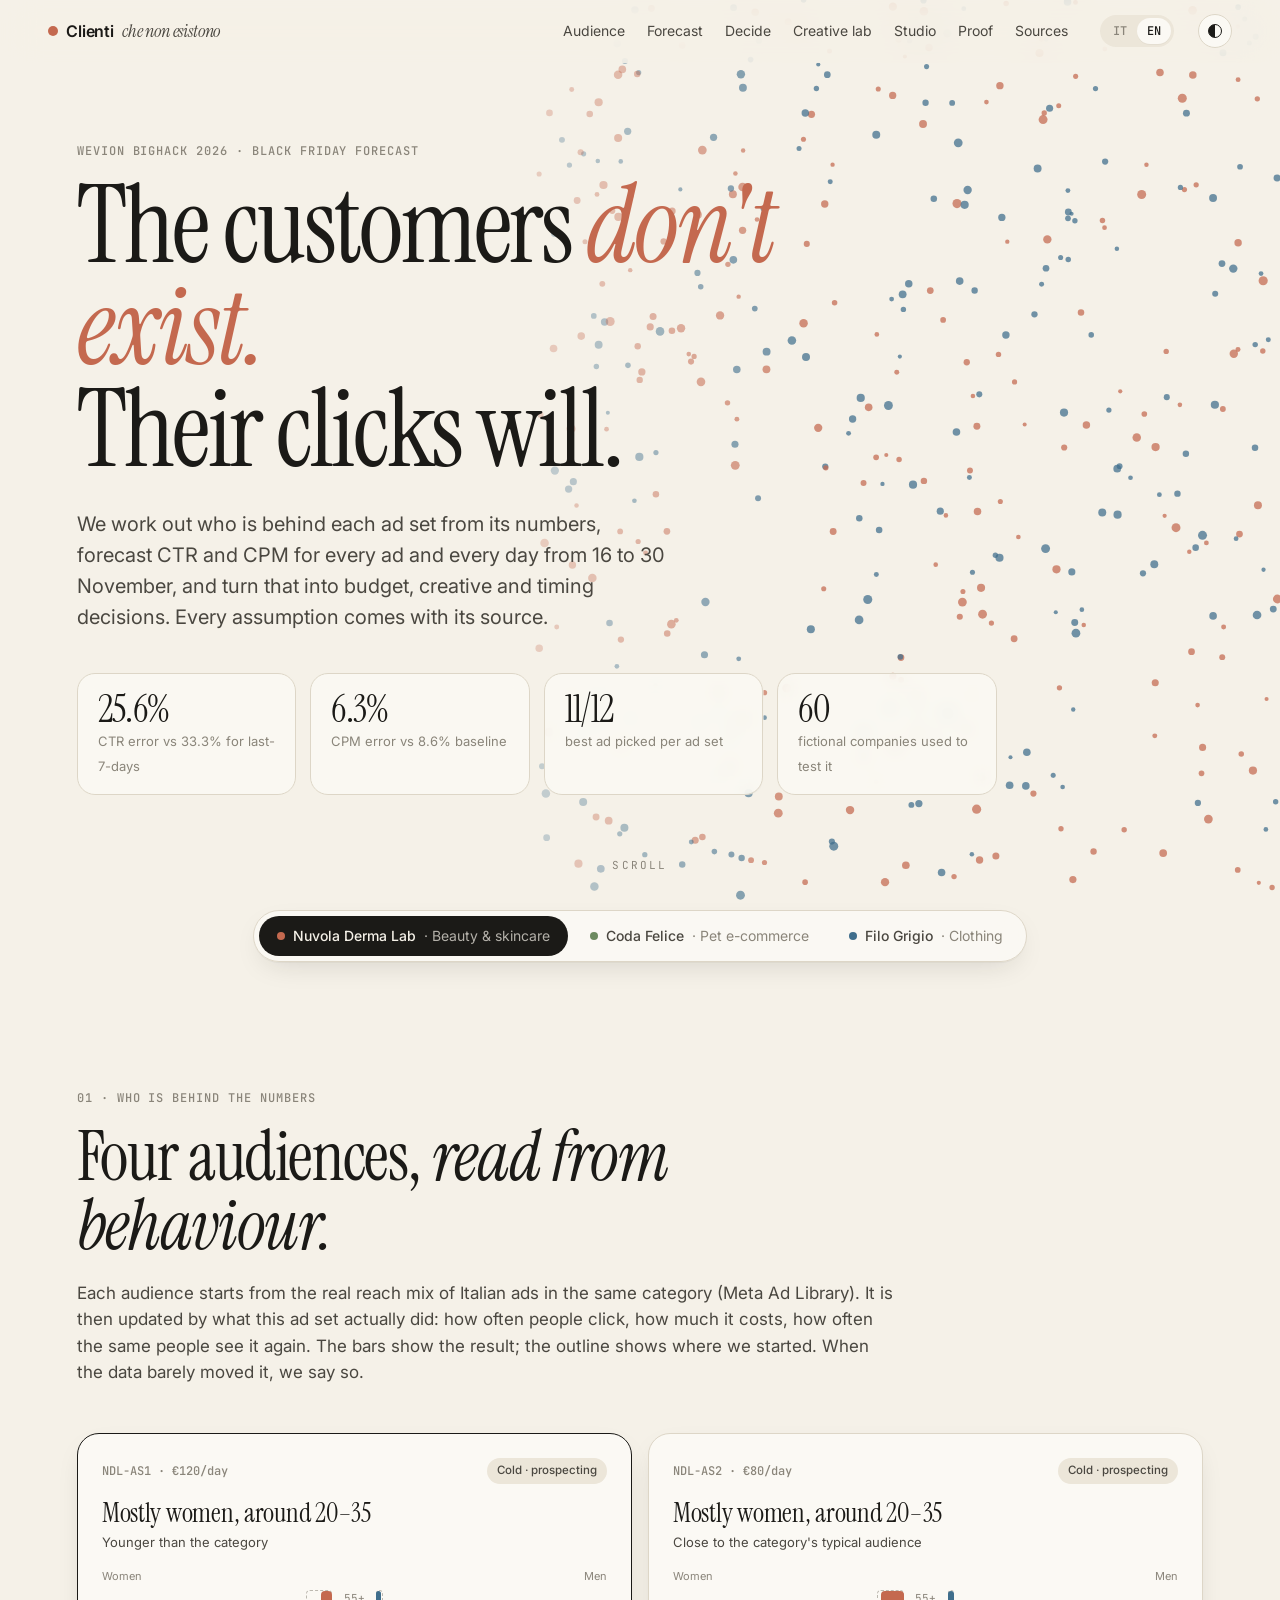
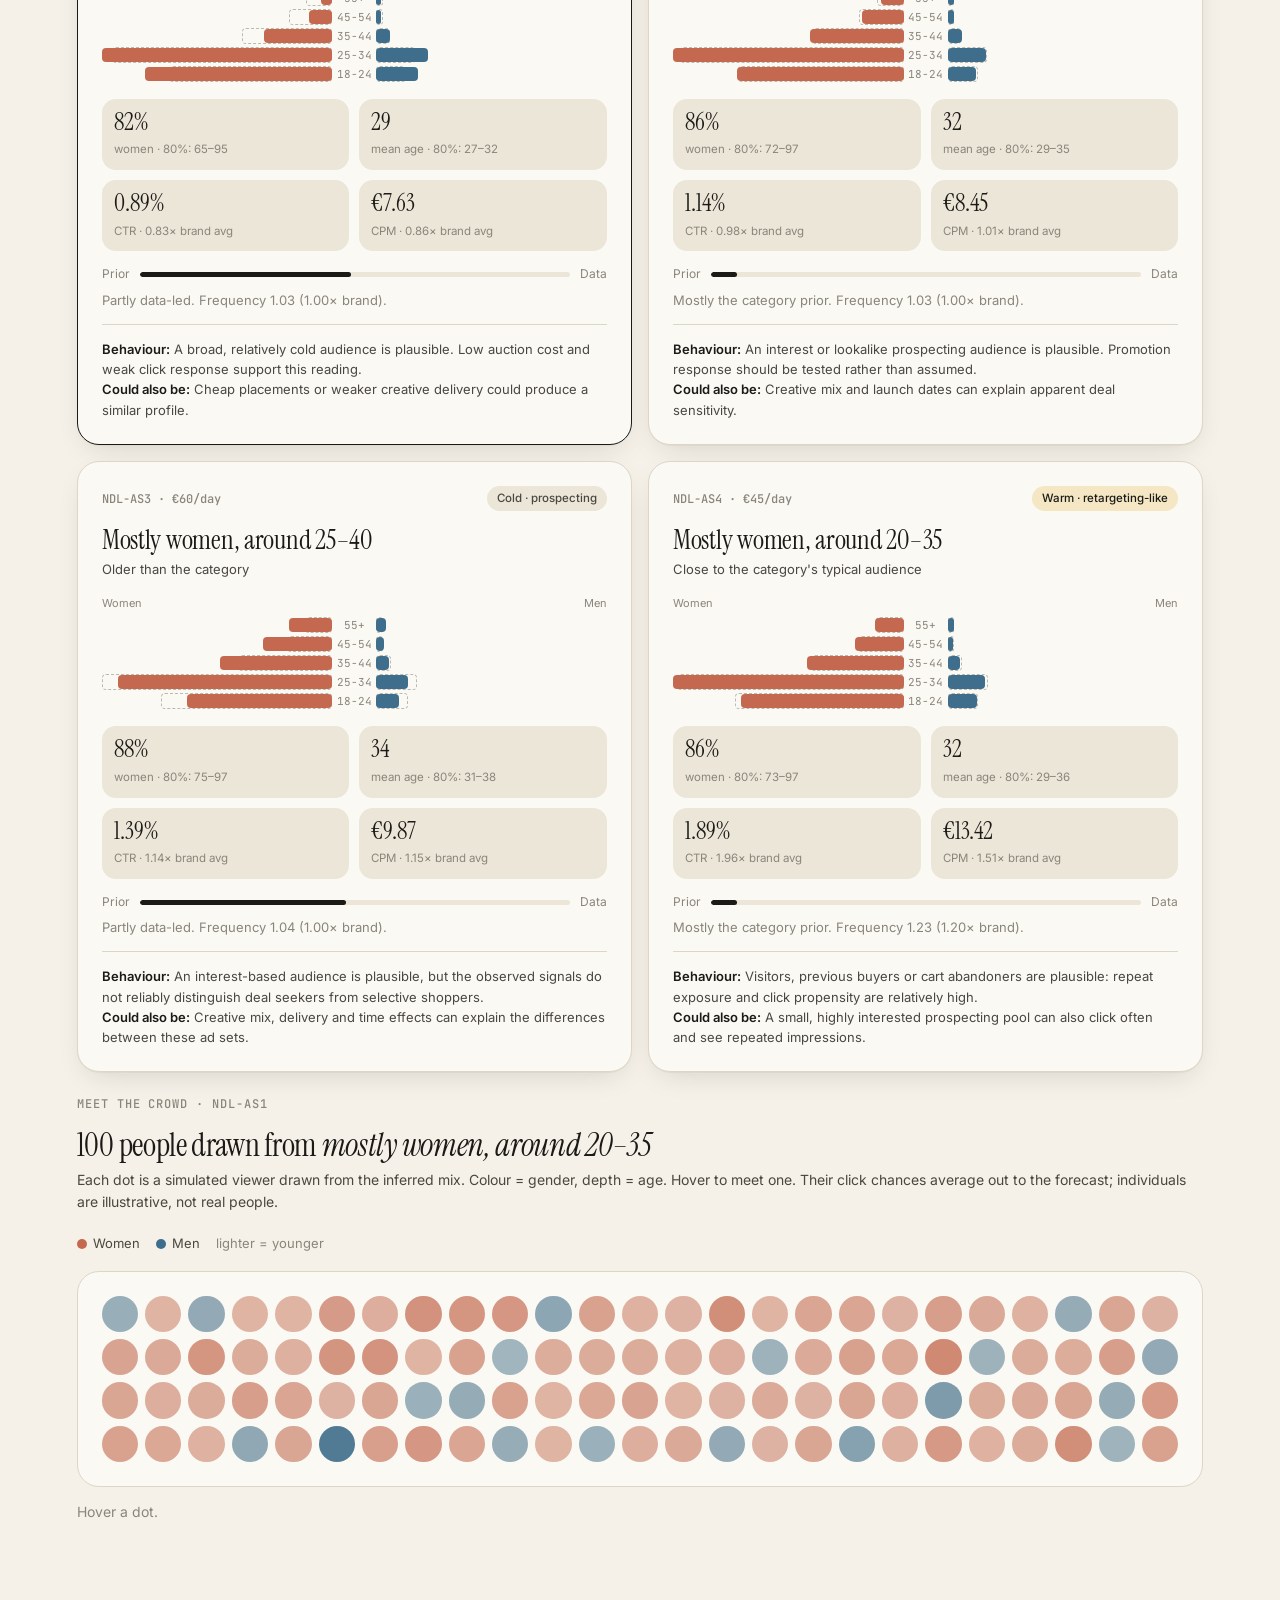
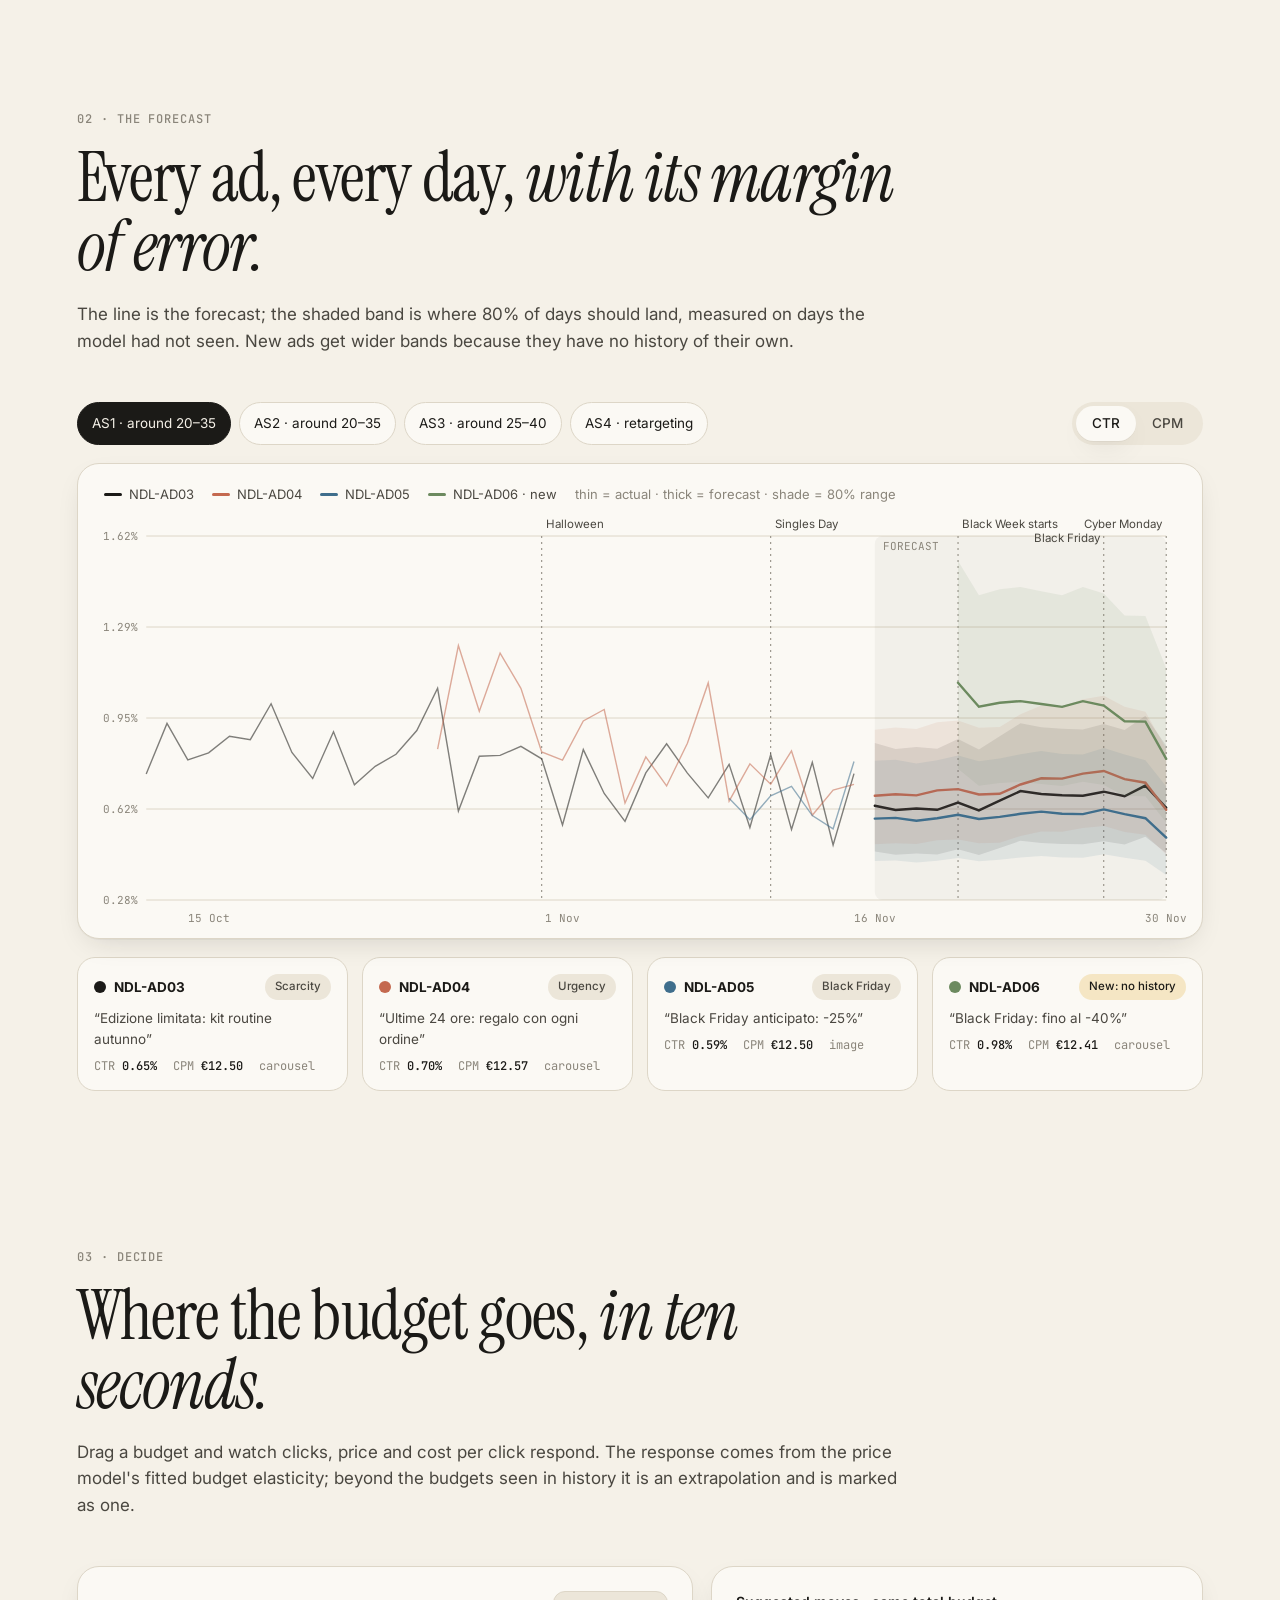
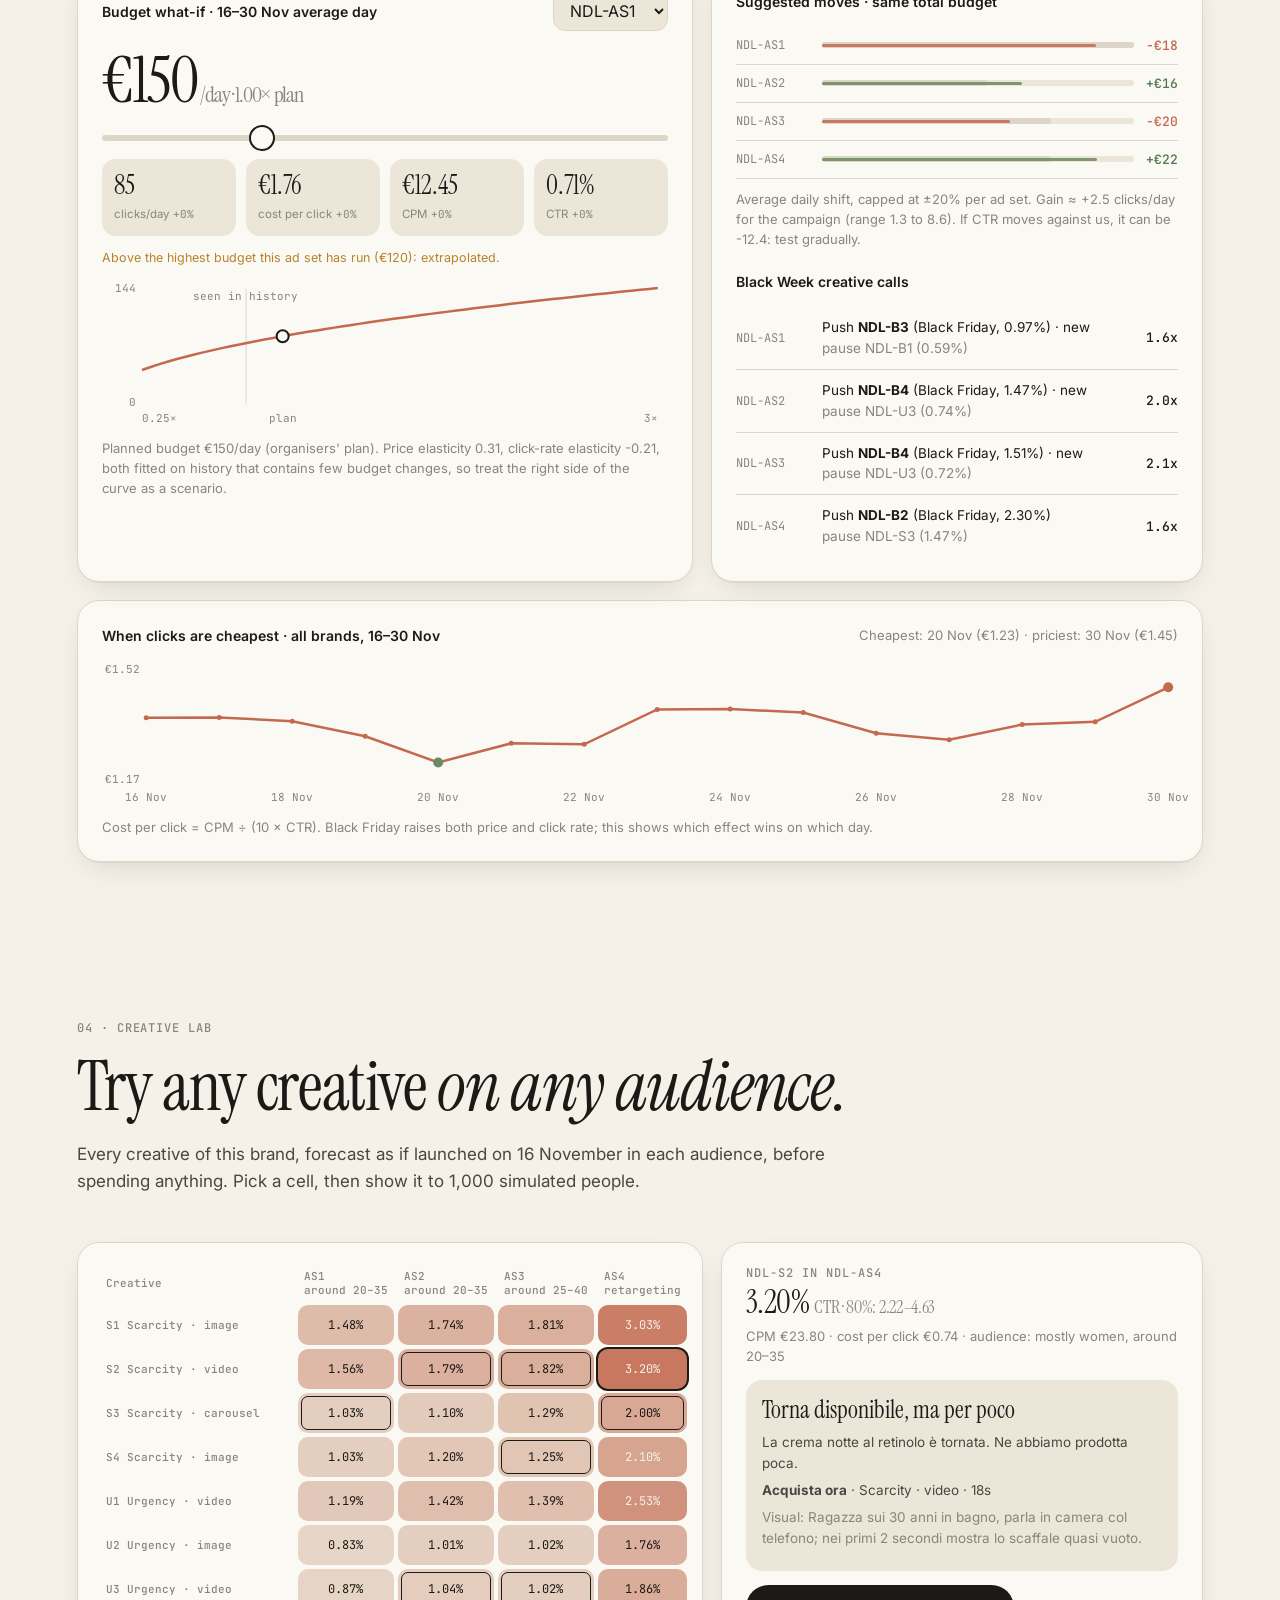
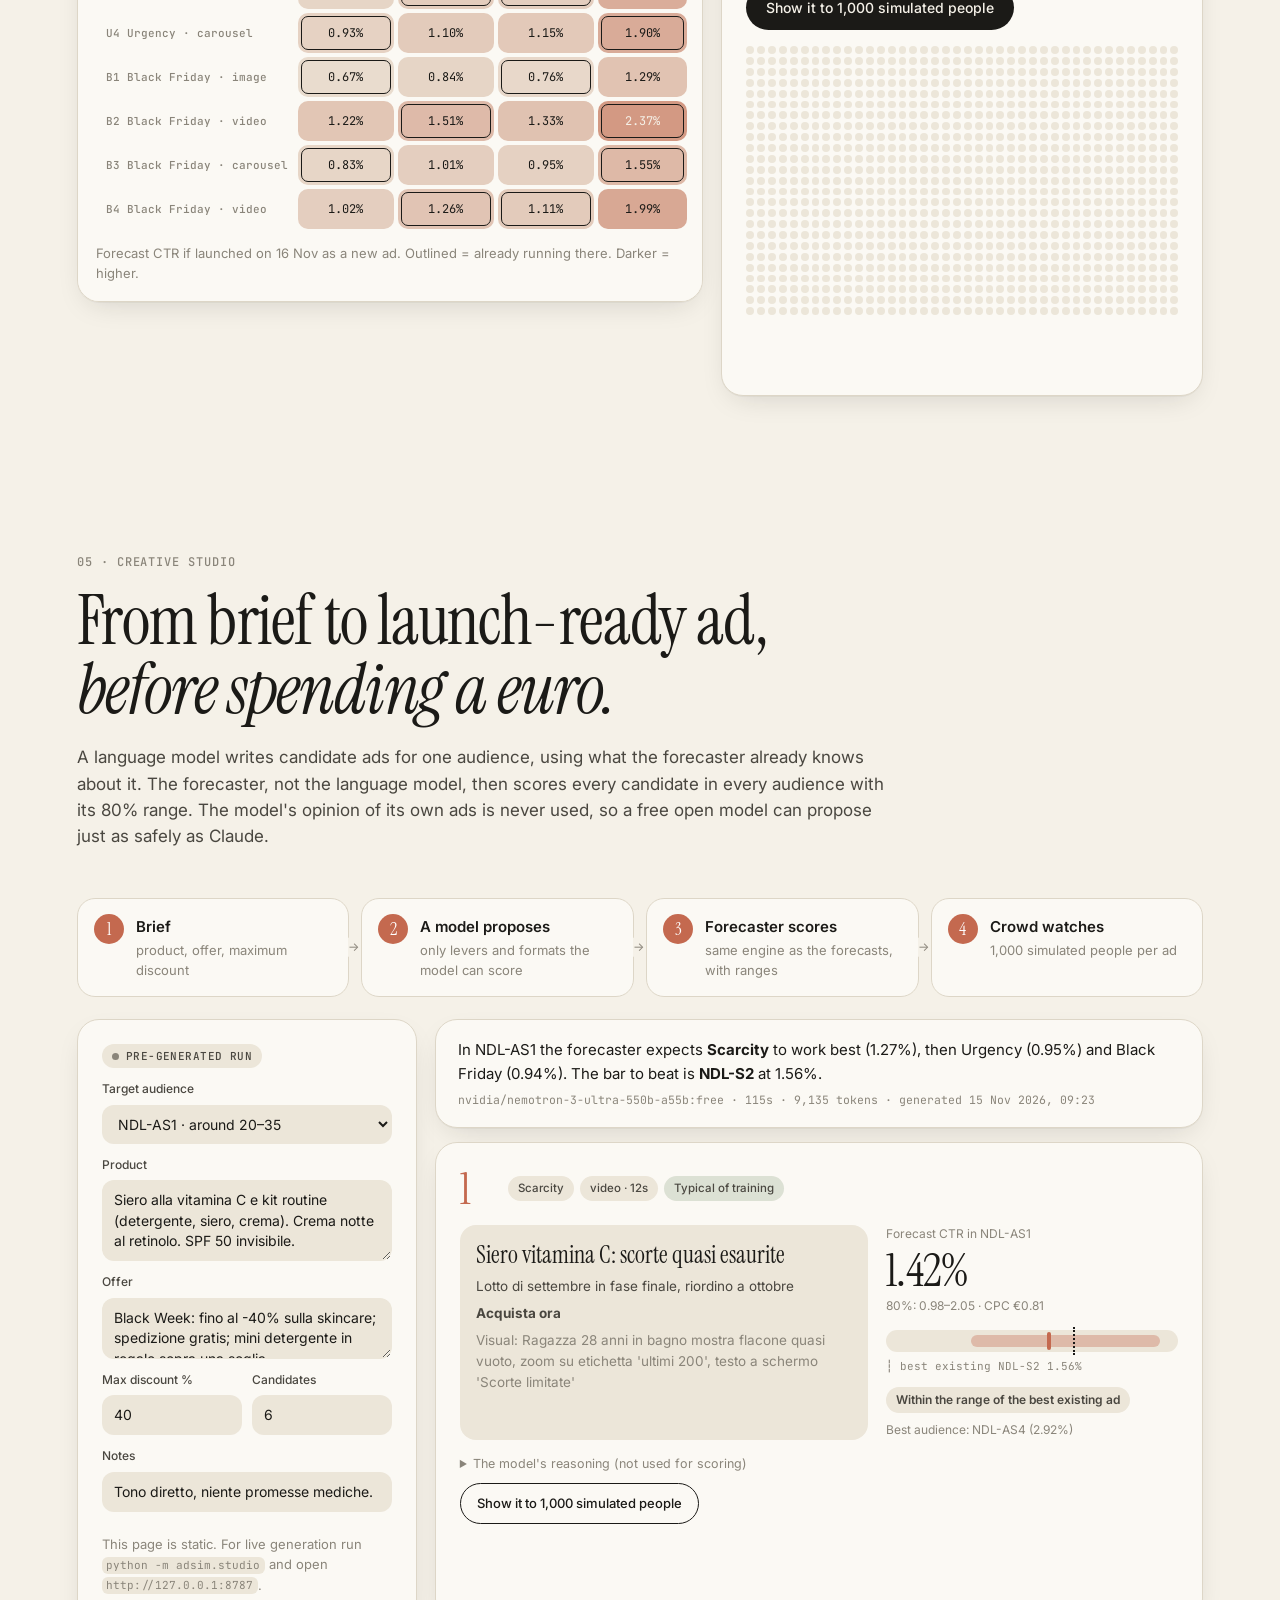
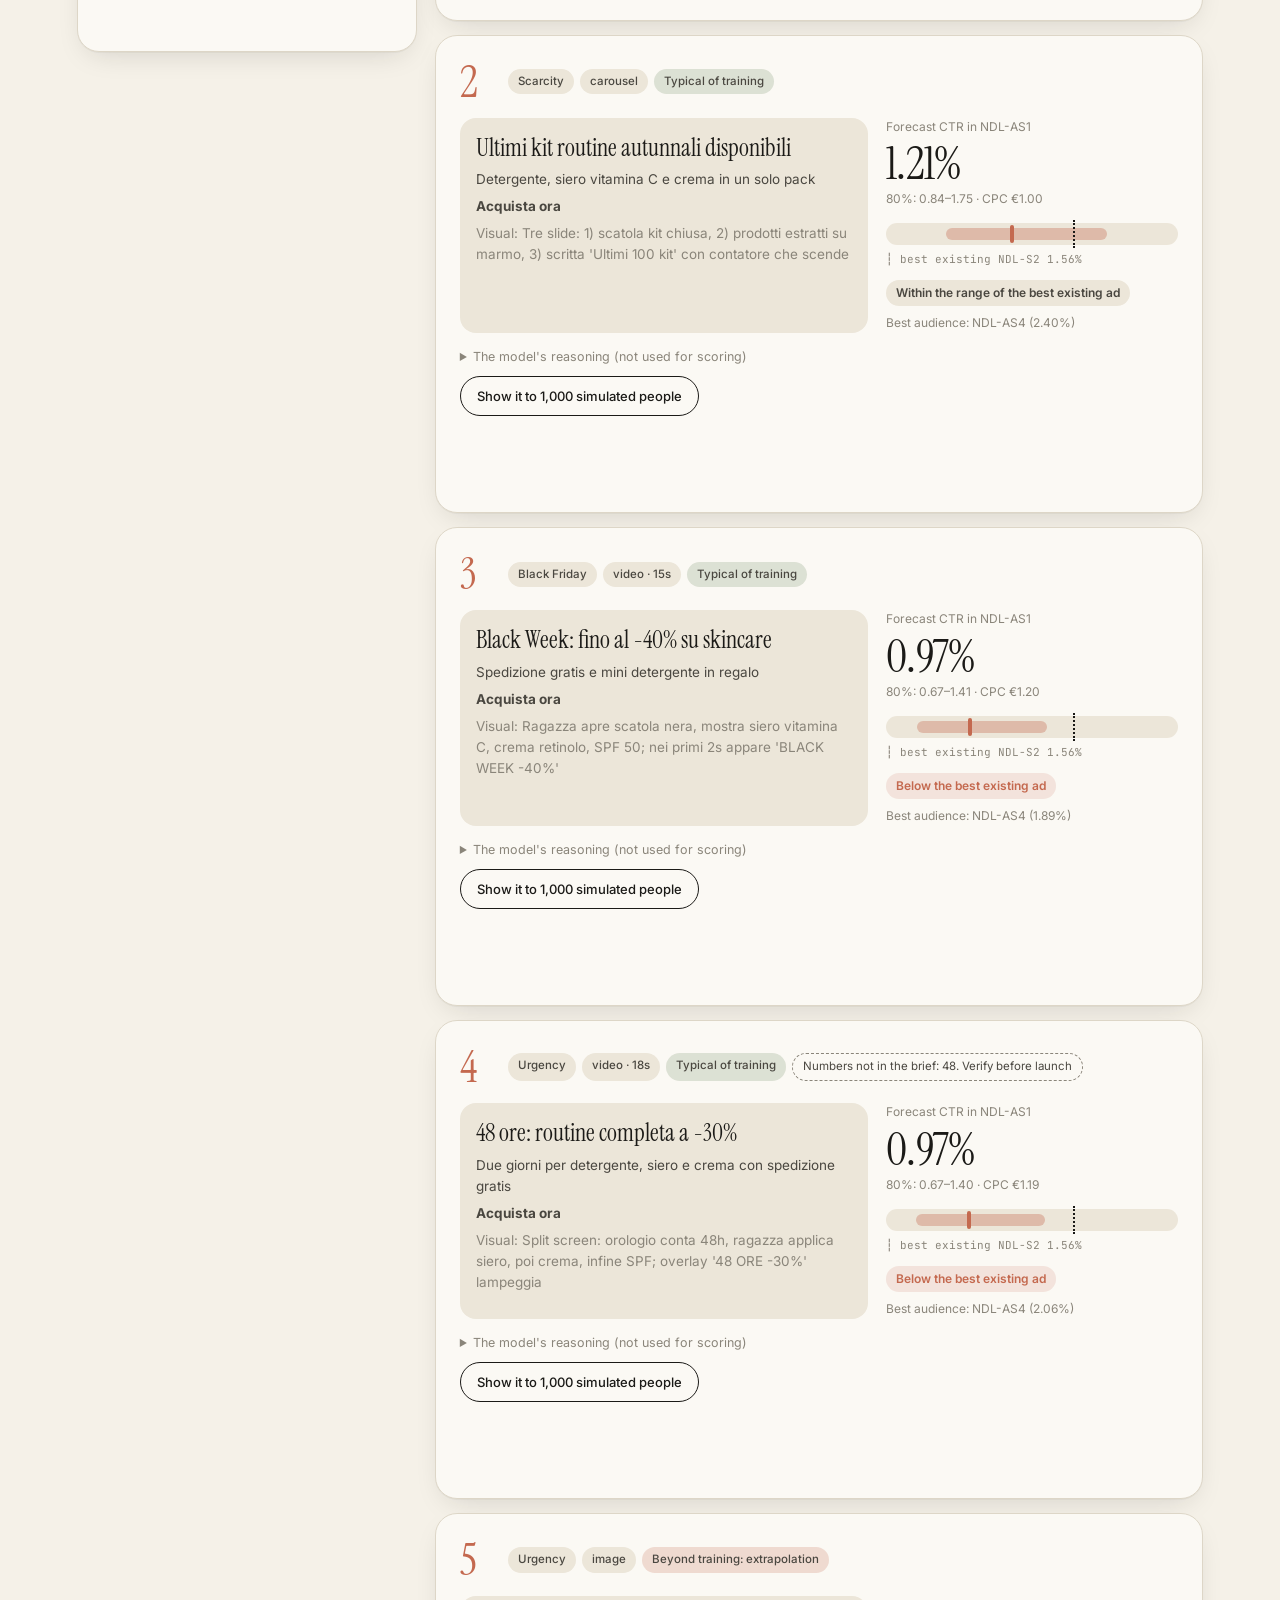
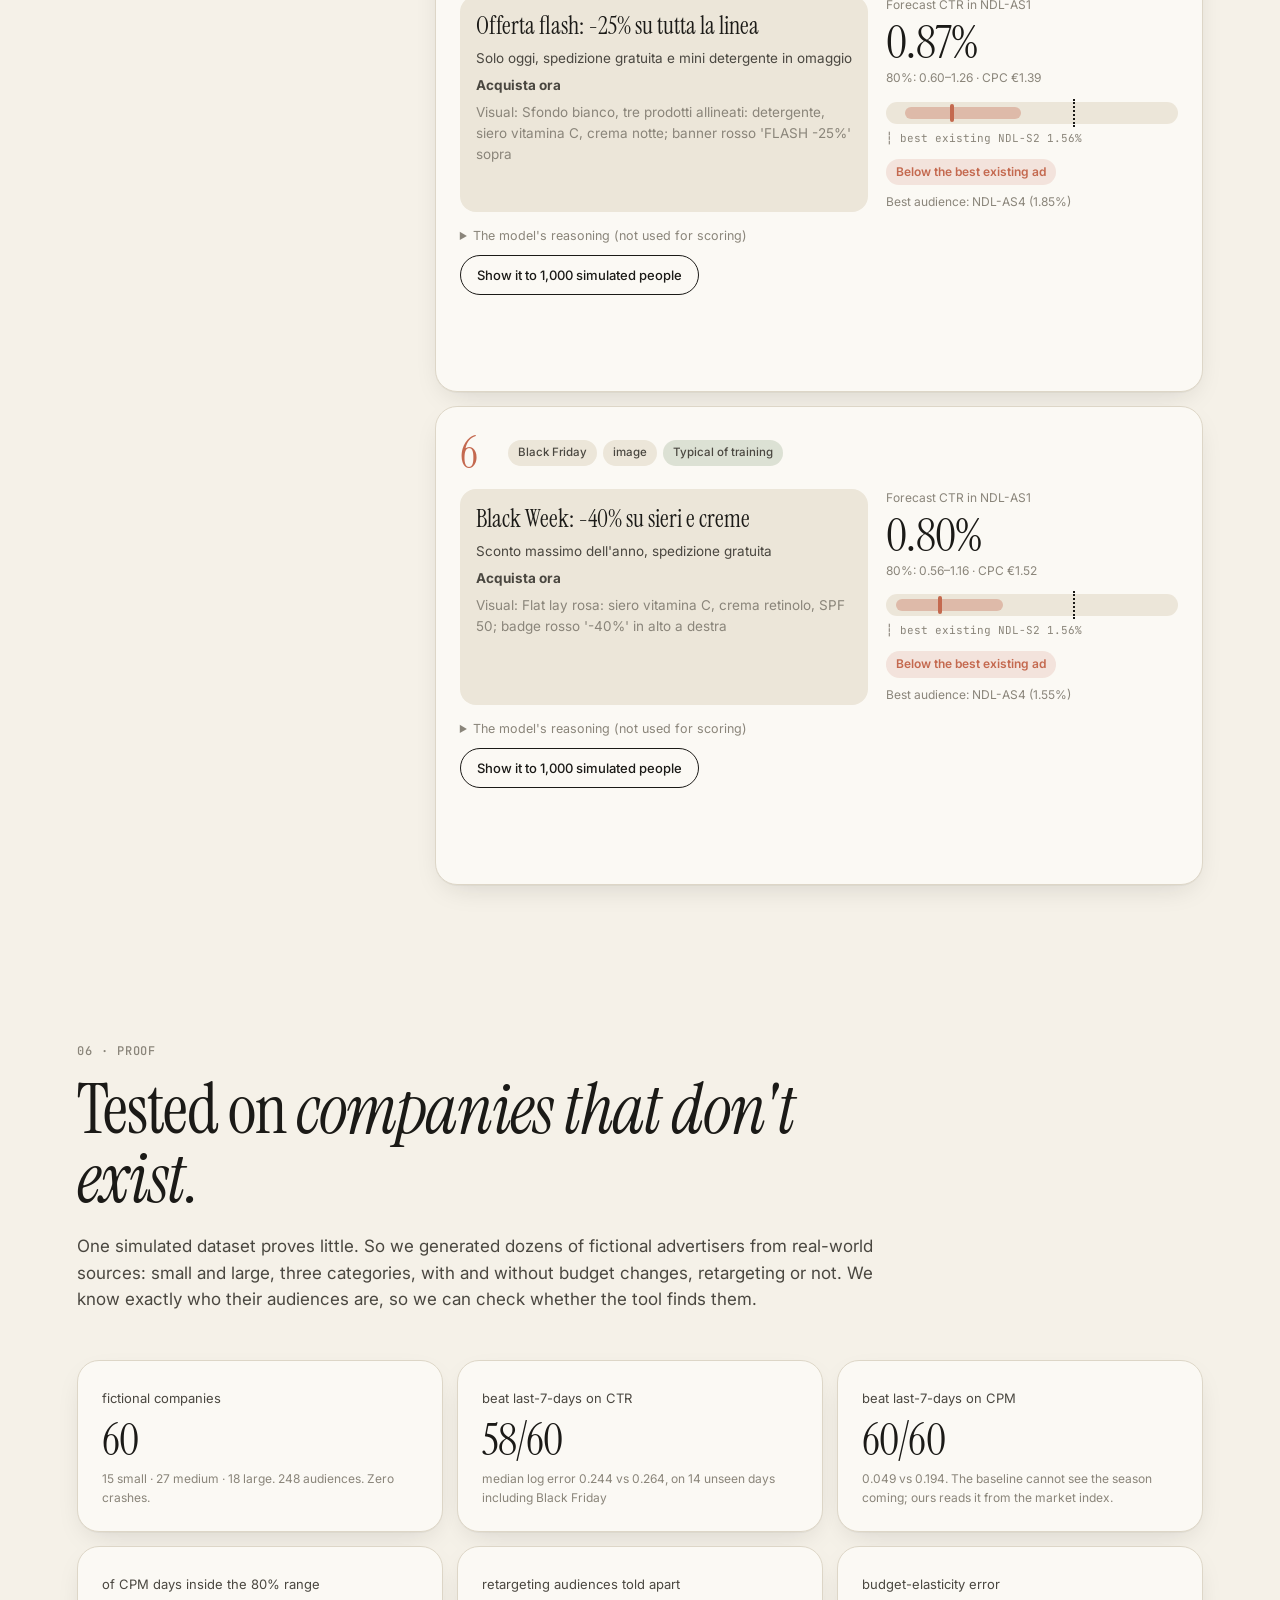
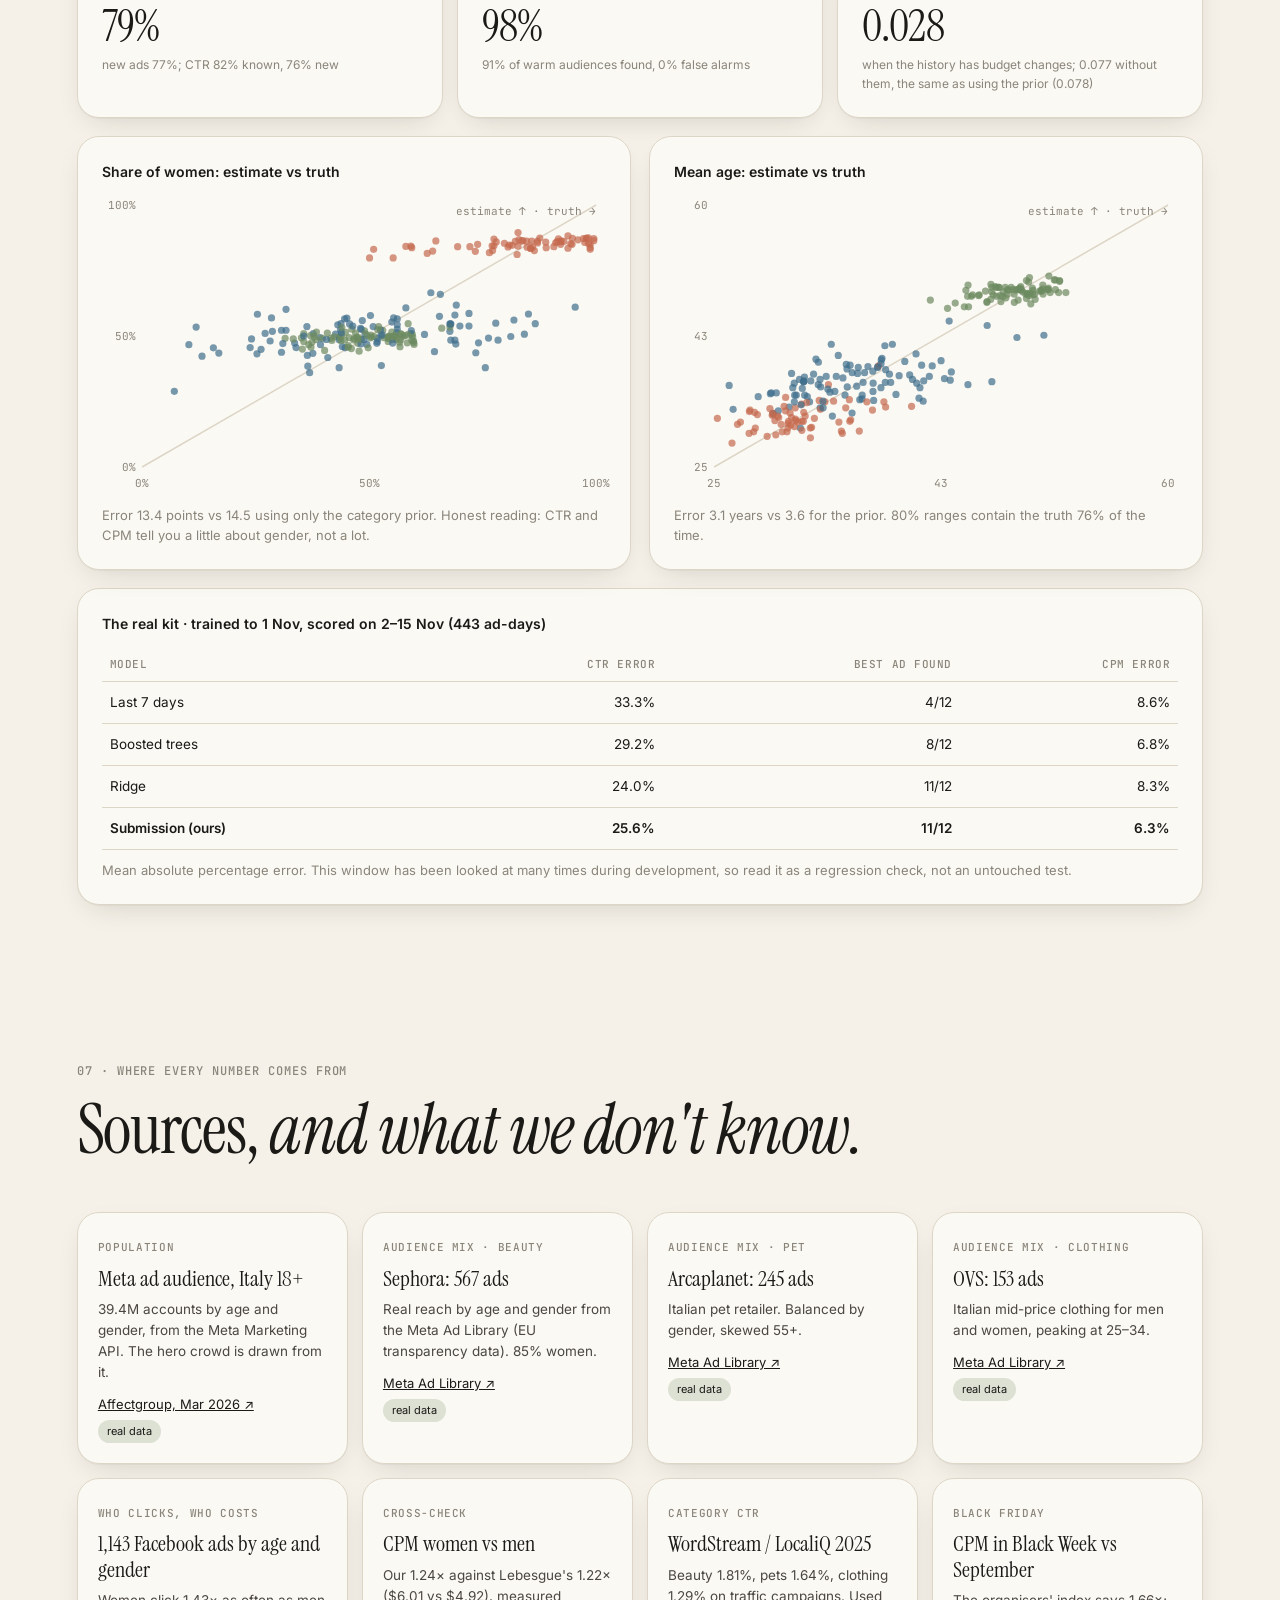
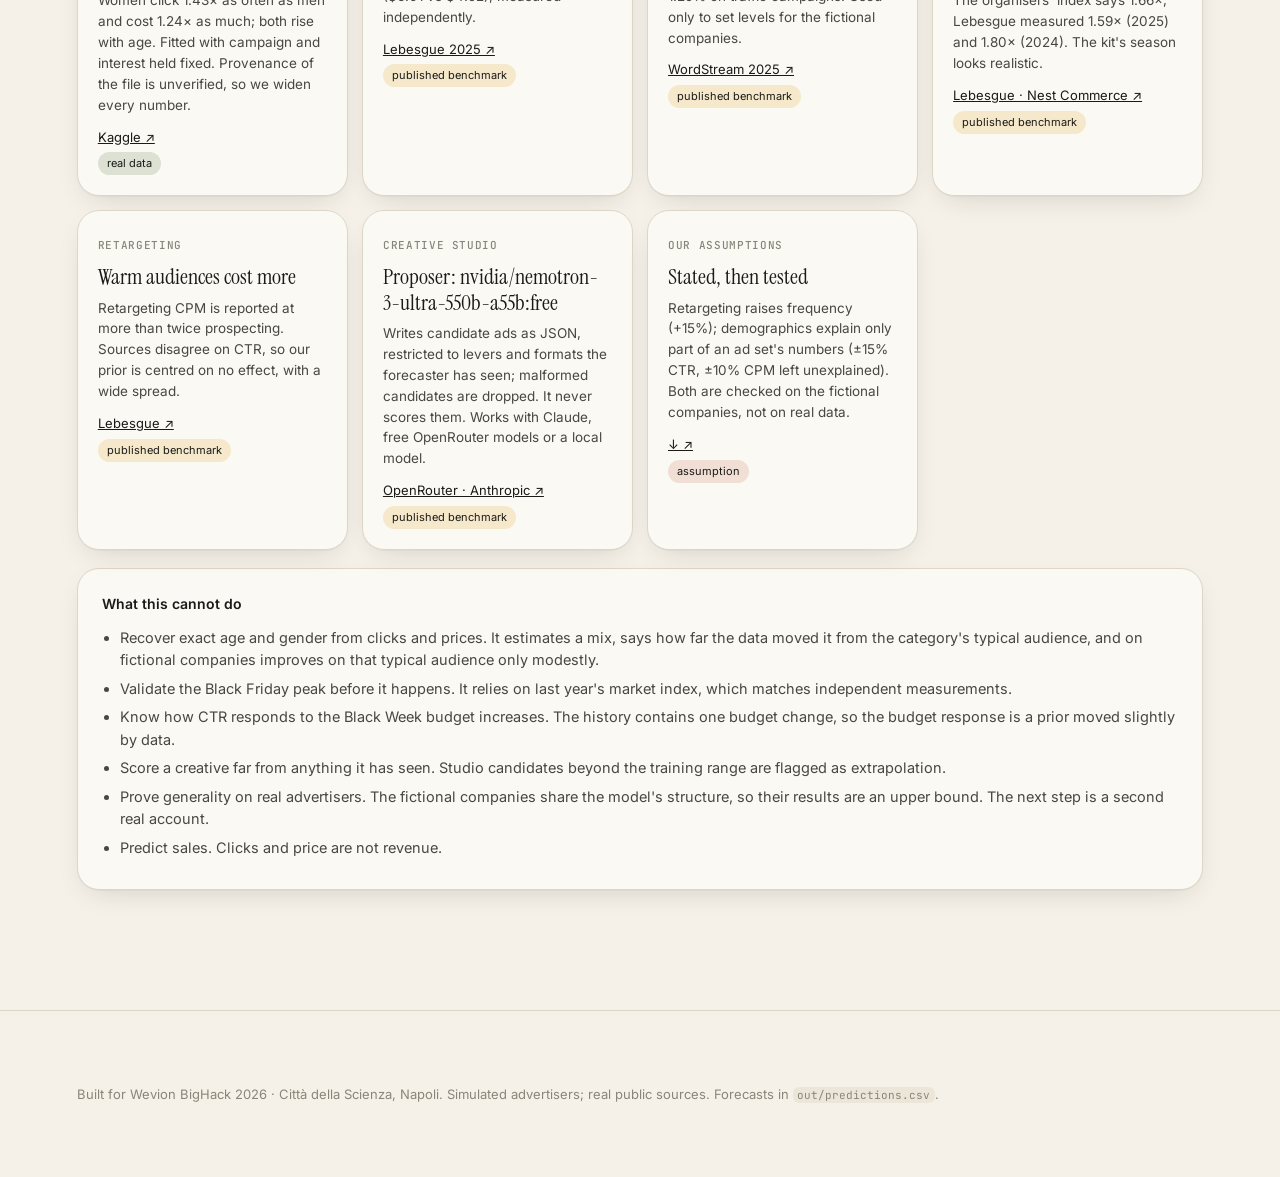
==== web/index.html @ 7c8b56dc "Add sourced audience model, simulated-company benchmark, web app with IT/EN and creative studio - ad" ====
<!doctype html>
<html lang="en">
<head>
<meta charset="utf-8">
<meta name="viewport" content="width=device-width, initial-scale=1">
<title>Clienti che non esistono</title>
<meta name="description" content="Imagine the audience, forecast CTR and CPM through Black Friday, decide where the budget goes.">
<link rel="preconnect" href="https://fonts.googleapis.com">
<link rel="preconnect" href="https://fonts.gstatic.com" crossorigin>
<link href="https://fonts.googleapis.com/css2?family=Instrument+Serif:ital@0;1&family=Inter:wght@400;500;600&family=JetBrains+Mono:wght@400;500&display=swap" rel="stylesheet">
<link rel="stylesheet" href="styles.css">
</head>
<body>
<header class="nav" id="nav">
  <a class="brandmark" href="#top"><span class="dot"></span>Clienti<em>che non esistono</em></a>
  <nav class="links">
    <a href="#audience" data-i18n="nav.audience"></a><a href="#forecast" data-i18n="nav.forecast"></a><a href="#decide" data-i18n="nav.decide"></a><a href="#lab" data-i18n="nav.lab"></a><a href="#studio" data-i18n="nav.studio"></a><a href="#proof" data-i18n="nav.proof"></a><a href="#sources" data-i18n="nav.sources"></a>
  </nav>
  <div class="lang" id="lang" role="group" aria-label="Language"><button data-l="it">IT</button><button data-l="en">EN</button></div>
  <button class="theme" id="theme" data-i18n-aria="theme"><span></span></button>
</header>

<main id="top">
  <section class="hero">
    <canvas id="crowd" aria-hidden="true"></canvas>
    <div class="hero-copy">
      <p class="kicker" data-i18n="hero.kicker"></p>
      <h1 data-i18n-html="hero.h1"></h1>
      <p class="lede" data-i18n="hero.lede"></p>
      <div class="hero-stats" id="heroStats"></div>
    </div>
    <div class="scroll-hint" data-i18n="scroll"></div>
  </section>

  <div class="switcher-wrap" id="switcherWrap">
    <div class="switcher" id="switcher" role="tablist"></div>
  </div>

  <section class="block" id="audience">
    <div class="section-head">
      <p class="kicker" data-i18n="aud.kicker"></p>
      <h2 data-i18n-html="aud.h2"></h2>
      <p class="sub" data-i18n="aud.sub"></p>
    </div>
    <div class="aud-grid" id="audGrid"></div>
    <div class="crowd-panel" id="crowdPanel">
      <div class="crowd-head">
        <div>
          <p class="kicker" id="crowdKicker"></p>
          <h3 id="crowdTitle"></h3>
          <p class="sub small" data-i18n="crowd.sub"></p>
        </div>
        <div class="crowd-legend" id="crowdLegend"></div>
      </div>
      <div class="crowd-grid" id="crowdGrid"></div>
      <div class="persona" id="persona"></div>
    </div>
  </section>

  <section class="block" id="forecast">
    <div class="section-head">
      <p class="kicker" data-i18n="fc.kicker"></p>
      <h2 data-i18n-html="fc.h2"></h2>
      <p class="sub" data-i18n="fc.sub"></p>
    </div>
    <div class="fc-controls">
      <div class="pills" id="fcSets"></div>
      <div class="seg" id="fcKpi"><button data-k="ctr" class="on">CTR</button><button data-k="cpm">CPM</button></div>
    </div>
    <div class="chart-card">
      <div class="chart-legend" id="fcLegend"></div>
      <svg id="fcChart" class="chart" role="img" aria-label="Forecast chart"></svg>
      <div class="tip" id="fcTip"></div>
    </div>
    <div class="ad-table" id="fcTable"></div>
  </section>

  <section class="block" id="decide">
    <div class="section-head">
      <p class="kicker" data-i18n="de.kicker"></p>
      <h2 data-i18n-html="de.h2"></h2>
      <p class="sub" data-i18n="de.sub"></p>
    </div>
    <div class="decide-grid">
      <div class="card whatif" id="whatif"></div>
      <div class="card moves" id="moves"></div>
    </div>
    <div class="timing card" id="timing"></div>
  </section>

  <section class="block" id="lab">
    <div class="section-head">
      <p class="kicker" data-i18n="lab.kicker"></p>
      <h2 data-i18n-html="lab.h2"></h2>
      <p class="sub" data-i18n="lab.sub"></p>
    </div>
    <div class="lab-wrap">
      <div class="heat" id="heat"></div>
      <div class="card lab-detail" id="labDetail"></div>
    </div>
  </section>

  <section class="block" id="studio">
    <div class="section-head">
      <p class="kicker" data-i18n="st.kicker"></p>
      <h2 data-i18n-html="st.h2"></h2>
      <p class="sub" data-i18n="st.sub"></p>
    </div>
    <ol class="steps" id="stSteps"></ol>
    <div class="studio-grid">
      <form class="card brief" id="brief" autocomplete="off"></form>
      <div class="studio-out">
        <div class="ev card" id="stEvidence"></div>
        <div class="cands" id="stCands"></div>
      </div>
    </div>
  </section>

  <section class="block" id="proof">
    <div class="section-head">
      <p class="kicker" data-i18n="pf.kicker"></p>
      <h2 data-i18n-html="pf.h2"></h2>
      <p class="sub" data-i18n="pf.sub"></p>
    </div>
    <div class="proof-grid" id="proofGrid"></div>
    <div class="proof-charts">
      <div class="card"><h4 data-i18n="pf.sf"></h4><svg id="scatterF" class="chart sq"></svg><p class="note" id="scatterFNote"></p></div>
      <div class="card"><h4 data-i18n="pf.sa"></h4><svg id="scatterA" class="chart sq"></svg><p class="note" id="scatterANote"></p></div>
    </div>
    <div class="card valid" id="validTable"></div>
  </section>

  <section class="block" id="sources">
    <div class="section-head">
      <p class="kicker" data-i18n="so.kicker"></p>
      <h2 data-i18n-html="so.h2"></h2>
    </div>
    <div class="sources" id="sourceList"></div>
    <div class="limits card" id="limits"></div>
  </section>
</main>

<footer class="foot"><p data-i18n-html="foot"></p></footer>

<script src="i18n.js"></script>
<script src="data.js"></script>
<script src="app.js"></script>
</body>
</html>
---- web/styles.css ----
:root {
  --paper: #f5f1e8;
  --paper-2: #ece6d9;
  --card: #fbf9f4;
  --ink: #1b1a17;
  --ink-2: #4a4740;
  --ink-3: #8a857a;
  --line: #ddd6c7;
  --women: #c4694f;      /* clay */
  --men: #3f6e8c;        /* slate blue */
  --sage: #6c8a5f;
  --butter: #e9c46a;
  --band: rgba(27, 26, 23, 0.08);
  --accent: #c4694f;
  --good: #4f7a4a;
  --warn: #b5832a;
  --shadow: 0 1px 0 rgba(27,26,23,.04), 0 10px 30px -12px rgba(27,26,23,.18);
  --radius: 22px;
  --serif: "Instrument Serif", "Iowan Old Style", Georgia, serif;
  --sans: "Inter", -apple-system, BlinkMacSystemFont, "Segoe UI", sans-serif;
  --mono: "JetBrains Mono", ui-monospace, Menlo, monospace;
}
@media (prefers-color-scheme: dark) {
  :root:not([data-theme="light"]) {
    --paper: #151412; --paper-2: #1d1c19; --card: #1f1e1b; --ink: #f1ede4; --ink-2: #c3bdb0; --ink-3: #8b8578;
    --line: #34322d; --band: rgba(241, 237, 228, 0.10); --women: #e08a6f; --men: #7fa8c4; --sage: #93b086; --butter: #e9c46a;
    --shadow: 0 1px 0 rgba(0,0,0,.2), 0 16px 40px -18px rgba(0,0,0,.6);
  }
}
:root[data-theme="dark"] {
  --paper: #151412; --paper-2: #1d1c19; --card: #1f1e1b; --ink: #f1ede4; --ink-2: #c3bdb0; --ink-3: #8b8578;
  --line: #34322d; --band: rgba(241, 237, 228, 0.10); --women: #e08a6f; --men: #7fa8c4; --sage: #93b086; --butter: #e9c46a;
  --shadow: 0 1px 0 rgba(0,0,0,.2), 0 16px 40px -18px rgba(0,0,0,.6);
}

* { box-sizing: border-box; }
html { scroll-behavior: smooth; }
body { margin: 0; background: var(--paper); color: var(--ink); font: 16px/1.55 var(--sans); -webkit-font-smoothing: antialiased; overflow-x: hidden; }
em { font-family: var(--serif); font-style: italic; font-weight: 400; }
code { font-family: var(--mono); font-size: .85em; background: var(--paper-2); padding: .1em .4em; border-radius: 6px; }
a { color: inherit; }
button { font: inherit; color: inherit; cursor: pointer; }

/* nav */
.nav { position: fixed; inset: 0 0 auto 0; z-index: 50; display: flex; align-items: center; gap: 24px; padding: 14px clamp(16px, 4vw, 48px);
  background: color-mix(in srgb, var(--paper) 78%, transparent); backdrop-filter: saturate(1.4) blur(18px); -webkit-backdrop-filter: saturate(1.4) blur(18px);
  border-bottom: 1px solid transparent; transition: border-color .3s; }
.nav.scrolled { border-bottom-color: var(--line); }
.brandmark { display: flex; align-items: baseline; gap: 8px; text-decoration: none; font-weight: 600; letter-spacing: -.01em; }
.brandmark em { font-size: 1.15em; color: var(--ink-2); }
.brandmark .dot { width: 10px; height: 10px; border-radius: 50%; background: var(--accent); align-self: center; transition: background .4s; }
.links { display: flex; gap: 22px; margin-left: auto; font-size: 14px; }
.links a { text-decoration: none; color: var(--ink-2); transition: color .2s; }
.links a:hover { color: var(--ink); }
.theme { width: 34px; height: 34px; border-radius: 50%; border: 1px solid var(--line); background: var(--card); display: grid; place-items: center; }
.theme span { width: 14px; height: 14px; border-radius: 50%; background: linear-gradient(90deg, var(--ink) 50%, transparent 50%); border: 1.5px solid var(--ink); }

/* hero */
.hero { position: relative; min-height: 100vh; display: grid; align-items: center; padding: 120px clamp(16px, 6vw, 96px) 80px; overflow: hidden; }
#crowd { position: absolute; inset: 0; width: 100%; height: 100%; }
.hero-copy { position: relative; max-width: 760px; }
.kicker { font: 500 12px/1 var(--mono); letter-spacing: .08em; text-transform: uppercase; color: var(--ink-3); margin: 0 0 18px; }
h1 { font: 400 clamp(48px, 8.4vw, 120px)/.95 var(--serif); letter-spacing: -.025em; margin: 0 0 28px; }
h1 em { color: var(--accent); transition: color .4s; }
.lede { font-size: clamp(17px, 1.6vw, 20px); color: var(--ink-2); max-width: 600px; margin: 0 0 40px; }
.hero-stats { display: grid; grid-template-columns: repeat(4, minmax(0, 1fr)); gap: 14px; width: min(920px, calc(100vw - 32px)); }
.stat { background: color-mix(in srgb, var(--card) 85%, transparent); backdrop-filter: blur(8px); border: 1px solid var(--line); border-radius: 18px; padding: 16px 20px; min-width: 0; }
.stat b { display: block; font: 400 38px/1 var(--serif); letter-spacing: -.02em; }
.stat span { font-size: 13px; color: var(--ink-3); }
.scroll-hint { position: absolute; bottom: 28px; left: 50%; transform: translateX(-50%); font: 11px var(--mono); letter-spacing: .2em; text-transform: uppercase; color: var(--ink-3); animation: float 2.4s ease-in-out infinite; }
@keyframes float { 50% { transform: translate(-50%, 6px); } }

/* switcher */
.switcher-wrap { position: sticky; top: 62px; z-index: 40; display: flex; justify-content: center; padding: 10px 16px; pointer-events: none; }
.switcher { pointer-events: auto; display: inline-flex; gap: 4px; padding: 5px; border-radius: 999px; background: color-mix(in srgb, var(--card) 88%, transparent);
  backdrop-filter: blur(16px); -webkit-backdrop-filter: blur(16px); border: 1px solid var(--line); box-shadow: var(--shadow); max-width: 100%; overflow-x: auto; }
.switcher button { border: 0; background: transparent; border-radius: 999px; padding: 9px 18px; font-size: 14px; font-weight: 500; color: var(--ink-2); white-space: nowrap; display: flex; align-items: center; gap: 8px; transition: background .25s, color .25s; }
.switcher button i { width: 8px; height: 8px; border-radius: 50%; display: inline-block; }
.switcher button.on { background: var(--ink); color: var(--paper); }

/* sections */
.block { padding: 120px clamp(16px, 6vw, 96px) 40px; max-width: 1360px; margin: 0 auto; }
.section-head { max-width: 820px; margin-bottom: 48px; }
h2 { font: 400 clamp(38px, 5.4vw, 72px)/1 var(--serif); letter-spacing: -.02em; margin: 0 0 20px; }
h3 { font: 400 32px/1.1 var(--serif); margin: 0 0 6px; letter-spacing: -.01em; }
h4 { font-size: 14px; font-weight: 600; margin: 0 0 12px; }
.sub { color: var(--ink-2); font-size: 17px; margin: 0; }
.sub.small { font-size: 14px; }
.card { background: var(--card); border: 1px solid var(--line); border-radius: var(--radius); padding: 24px; box-shadow: var(--shadow); }
.note { font-size: 13px; color: var(--ink-3); margin: 10px 0 0; }
.reveal { opacity: 0; transform: translateY(24px); transition: opacity .8s cubic-bezier(.2,.7,.2,1), transform .8s cubic-bezier(.2,.7,.2,1); }
.reveal.in { opacity: 1; transform: none; }

/* audience cards */
.aud-grid { display: grid; grid-template-columns: repeat(4, minmax(0, 1fr)); gap: 16px; }
@media (max-width: 1280px) { .aud-grid { grid-template-columns: repeat(2, minmax(0, 1fr)); } }
@media (max-width: 640px) { .aud-grid { grid-template-columns: 1fr; } .hero-stats { grid-template-columns: repeat(2, minmax(0, 1fr)); } }
.aud { position: relative; cursor: pointer; transition: transform .35s cubic-bezier(.2,.7,.2,1), border-color .25s; }
.aud:hover { transform: translateY(-4px); }
.aud.sel { border-color: var(--ink); }
.aud .top { display: flex; justify-content: space-between; align-items: center; margin-bottom: 14px; }
.aud .id { font: 500 12px var(--mono); color: var(--ink-3); }
.chip { font-size: 11.5px; font-weight: 500; padding: 4px 10px; border-radius: 999px; background: var(--paper-2); color: var(--ink-2); }
.chip.warm { background: color-mix(in srgb, var(--butter) 35%, transparent); color: var(--ink); }
.aud h3 { font-size: 27px; margin-bottom: 4px; }
.aud .vs { font-size: 13px; color: var(--ink-2); margin: 0 0 16px; min-height: 20px; }
.pyramid { display: grid; grid-template-columns: 1fr 44px 1fr; row-gap: 5px; align-items: center; font: 11px var(--mono); color: var(--ink-3); }
.pyramid .l, .pyramid .r { position: relative; height: 14px; }
.pyramid .bar { position: absolute; top: 0; height: 100%; border-radius: 4px; transition: width .9s cubic-bezier(.2,.7,.2,1); }
.pyramid .l .bar { right: 0; background: var(--women); }
.pyramid .r .bar { left: 0; background: var(--men); }
.pyramid .ghost { position: absolute; top: -1px; height: calc(100% + 2px); border: 1.2px dashed var(--ink-3); border-radius: 4px; opacity: .55; }
.pyramid .l .ghost { right: 0; } .pyramid .r .ghost { left: 0; }
.pyramid .age { text-align: center; }
.pyr-head { display: grid; grid-template-columns: 1fr 44px 1fr; font-size: 11px; color: var(--ink-3); margin-bottom: 6px; }
.pyr-head span:last-child { text-align: right; }
.facts { display: grid; grid-template-columns: 1fr 1fr; gap: 10px; margin-top: 18px; }
.fact { background: var(--paper-2); border-radius: 14px; padding: 10px 12px; }
.fact b { display: block; font: 400 24px/1.1 var(--serif); }
.fact span { font-size: 11.5px; color: var(--ink-3); }
.meter { margin-top: 14px; font-size: 12px; color: var(--ink-3); display: flex; align-items: center; gap: 10px; }
.meter .track { flex: 1; height: 5px; background: var(--paper-2); border-radius: 3px; overflow: hidden; }
.meter .fill { height: 100%; background: var(--ink); border-radius: 3px; transition: width .9s; }
.behav { margin-top: 14px; padding-top: 14px; border-top: 1px solid var(--line); font-size: 13px; color: var(--ink-2); }
.behav b { color: var(--ink); font-weight: 600; }

/* crowd panel */
.crowd-panel { margin-top: 26px; }
.crowd-head { display: flex; justify-content: space-between; align-items: end; gap: 20px; flex-wrap: wrap; margin-bottom: 18px; }
.crowd-legend { display: flex; gap: 16px; font-size: 13px; color: var(--ink-2); flex-wrap: wrap; }
.crowd-legend i { display: inline-block; width: 10px; height: 10px; border-radius: 50%; margin-right: 6px; vertical-align: -1px; }
.crowd-grid { display: grid; grid-template-columns: repeat(25, 1fr); gap: 7px; padding: 24px; background: var(--card); border: 1px solid var(--line); border-radius: var(--radius); }
.person { aspect-ratio: 1; border-radius: 50%; transform: scale(0); transition: transform .5s cubic-bezier(.3,1.6,.5,1), box-shadow .3s, opacity .3s; cursor: pointer; }
.person.in { transform: scale(1); }
.person.dim { opacity: .22; }
.person.clicked { box-shadow: 0 0 0 3px var(--paper), 0 0 0 5px var(--ink); }
.person:hover { transform: scale(1.35); }
.persona { min-height: 52px; margin-top: 14px; font-size: 14px; color: var(--ink-2); }
.persona b { color: var(--ink); }

/* forecast */
.fc-controls { display: flex; justify-content: space-between; gap: 16px; flex-wrap: wrap; margin-bottom: 18px; }
.pills { display: flex; gap: 8px; flex-wrap: wrap; }
.pill { border: 1px solid var(--line); background: var(--card); border-radius: 999px; padding: 8px 14px; font-size: 13.5px; transition: all .2s; }
.pill.on { background: var(--ink); color: var(--paper); border-color: var(--ink); }
.seg { display: inline-flex; background: var(--paper-2); border-radius: 999px; padding: 4px; }
.seg button { border: 0; background: transparent; border-radius: 999px; padding: 7px 16px; font-size: 13.5px; font-weight: 500; color: var(--ink-2); }
.seg button.on { background: var(--card); color: var(--ink); box-shadow: var(--shadow); }
.chart-card { position: relative; background: var(--card); border: 1px solid var(--line); border-radius: var(--radius); padding: 20px 20px 8px; box-shadow: var(--shadow); }
.chart { width: 100%; height: 420px; display: block; overflow: visible; }
.chart.sq { height: 300px; }
.chart text { font: 11px var(--mono); fill: var(--ink-3); }
.chart .grid line { stroke: var(--line); }
.chart .event line { stroke: var(--ink-3); stroke-dasharray: 2 4; }
.chart .event text { fill: var(--ink-2); font-family: var(--sans); font-size: 11.5px; }
.chart-legend { display: flex; gap: 18px; flex-wrap: wrap; font-size: 13px; color: var(--ink-2); margin: 0 0 6px 6px; }
.chart-legend span { display: inline-flex; align-items: center; gap: 7px; cursor: pointer; transition: opacity .2s; }
.chart-legend span.off { opacity: .35; }
.chart-legend i { width: 18px; height: 3px; border-radius: 2px; display: inline-block; }
.tip { position: absolute; pointer-events: none; background: var(--ink); color: var(--paper); font-size: 12.5px; padding: 8px 11px; border-radius: 10px; opacity: 0; transition: opacity .15s; white-space: nowrap; z-index: 5; }
.tip b { font-weight: 600; }
.ad-table { margin-top: 18px; display: grid; grid-template-columns: repeat(auto-fill, minmax(260px, 1fr)); gap: 14px; }
.adrow { background: var(--card); border: 1px solid var(--line); border-radius: 18px; padding: 16px; font-size: 13.5px; }
.adrow .h { display: flex; justify-content: space-between; align-items: center; margin-bottom: 8px; }
.adrow .sw { width: 12px; height: 12px; border-radius: 50%; display: inline-block; margin-right: 8px; vertical-align: -1px; }
.adrow p { margin: 0 0 8px; color: var(--ink-2); }
.adrow .nums { display: flex; gap: 16px; font: 12px var(--mono); color: var(--ink-3); }
.adrow .nums b { color: var(--ink); font-weight: 500; }

/* decide */
.decide-grid { display: grid; grid-template-columns: 1.25fr 1fr; gap: 18px; }
.whatif .row { display: flex; justify-content: space-between; align-items: baseline; gap: 12px; flex-wrap: wrap; }
.whatif select { border: 1px solid var(--line); background: var(--paper-2); border-radius: 12px; padding: 8px 12px; font: inherit; color: var(--ink); }
.big-budget { font: 400 64px/1 var(--serif); letter-spacing: -.02em; margin: 18px 0 4px; }
.big-budget small { font-size: 22px; color: var(--ink-3); }
input[type=range] { -webkit-appearance: none; appearance: none; width: 100%; height: 6px; border-radius: 3px; background: var(--line); margin: 18px 0; }
input[type=range]::-webkit-slider-thumb { -webkit-appearance: none; width: 26px; height: 26px; border-radius: 50%; background: var(--card); border: 2px solid var(--ink); box-shadow: var(--shadow); cursor: grab; }
input[type=range]::-moz-range-thumb { width: 22px; height: 22px; border-radius: 50%; background: var(--card); border: 2px solid var(--ink); cursor: grab; }
.kpis { display: grid; grid-template-columns: repeat(4, 1fr); gap: 10px; }
.kpi { background: var(--paper-2); border-radius: 14px; padding: 12px; }
.kpi b { display: block; font: 400 26px/1.1 var(--serif); }
.kpi span { font-size: 11.5px; color: var(--ink-3); }
.kpi .d { font: 11px var(--mono); }
.up { color: var(--good); } .down { color: var(--women); }
.flag { margin-top: 12px; font-size: 12.5px; color: var(--warn); min-height: 18px; }
.moves h4 { margin-bottom: 14px; }
.move { display: grid; grid-template-columns: 74px 1fr auto; gap: 12px; align-items: center; padding: 10px 0; border-bottom: 1px solid var(--line); font-size: 13.5px; }
.move:last-child { border-bottom: 0; }
.move .id { font: 12px var(--mono); color: var(--ink-3); }
.move .arrow { font: 500 13px var(--mono); }
.move .bar { height: 6px; background: var(--paper-2); border-radius: 3px; position: relative; }
.move .bar i { position: absolute; top: 0; height: 100%; border-radius: 3px; }
.timing { margin-top: 18px; }
.timing svg { height: 160px; }

/* lab */
.lab-wrap { display: grid; grid-template-columns: 1.3fr 1fr; gap: 18px; align-items: start; }
.heat { background: var(--card); border: 1px solid var(--line); border-radius: var(--radius); padding: 18px; box-shadow: var(--shadow); overflow-x: auto; }
.heat table { border-collapse: separate; border-spacing: 4px; width: 100%; }
.heat th { font: 500 11px var(--mono); color: var(--ink-3); text-align: left; padding: 4px 6px; white-space: nowrap; }
.heat td.c { border-radius: 10px; height: 40px; min-width: 64px; text-align: center; font: 12px var(--mono); cursor: pointer; transition: transform .15s, box-shadow .15s; }
.heat td.c:hover { transform: scale(1.06); }
.heat td.c.sel { box-shadow: 0 0 0 2px var(--ink); }
.heat td.c.live { outline: 1.5px solid var(--ink); outline-offset: -4px; }
.heat .lv { font-size: 11px; color: var(--ink-3); }
.lab-detail .copy { background: var(--paper-2); border-radius: 16px; padding: 16px; margin: 14px 0; }
.lab-detail .copy .hl { font: 400 24px/1.15 var(--serif); margin-bottom: 8px; }
.lab-detail .copy p { margin: 0 0 6px; font-size: 13.5px; color: var(--ink-2); }
.btn { border: 0; background: var(--ink); color: var(--paper); border-radius: 999px; padding: 12px 20px; font-weight: 500; font-size: 14px; transition: transform .15s; }
.btn:active { transform: scale(.97); }
.mini-crowd { display: grid; grid-template-columns: repeat(40, 1fr); gap: 3px; margin-top: 16px; }
.mini-crowd i { aspect-ratio: 1; border-radius: 50%; background: var(--paper-2); transition: background .3s, transform .3s; }
.mini-crowd i.k { transform: scale(1.5); }
.sim-out { margin-top: 12px; font-size: 14px; color: var(--ink-2); min-height: 44px; }

/* proof */
.proof-grid { display: grid; grid-template-columns: repeat(3, minmax(0, 1fr)); gap: 14px; margin-bottom: 18px; }
.pf b { display: block; font: 400 44px/1 var(--serif); letter-spacing: -.02em; margin: 8px 0 4px; }
.pf span { font-size: 13px; color: var(--ink-2); }
.pf small { display: block; margin-top: 8px; font-size: 12px; color: var(--ink-3); }
.proof-charts { display: grid; grid-template-columns: 1fr 1fr; gap: 18px; margin-bottom: 18px; }
.valid table { width: 100%; border-collapse: collapse; font-size: 13.5px; }
.valid th, .valid td { text-align: right; padding: 10px 8px; border-bottom: 1px solid var(--line); }
.valid th:first-child, .valid td:first-child { text-align: left; }
.valid th { font: 500 11px var(--mono); color: var(--ink-3); text-transform: uppercase; letter-spacing: .05em; }
.valid tr.best td { font-weight: 600; }

/* sources */
.sources { display: grid; grid-template-columns: repeat(auto-fill, minmax(260px, 1fr)); gap: 14px; }
.src { padding: 20px; }
.src .k { font: 500 11px var(--mono); color: var(--ink-3); text-transform: uppercase; letter-spacing: .06em; }
.src h4 { font: 400 22px/1.15 var(--serif); margin: 8px 0; }
.src p { font-size: 13.5px; color: var(--ink-2); margin: 0 0 8px; }
.src a { font-size: 13px; color: var(--ink); }
.src .tag { display: inline-block; font-size: 11px; padding: 3px 9px; border-radius: 999px; margin-top: 4px; }
.tag.real { background: color-mix(in srgb, var(--sage) 22%, transparent); }
.tag.bench { background: color-mix(in srgb, var(--butter) 30%, transparent); }
.tag.assume { background: color-mix(in srgb, var(--women) 18%, transparent); }
.limits { margin-top: 18px; }
.limits ul { margin: 0; padding-left: 18px; color: var(--ink-2); font-size: 14.5px; }
.limits li { margin: 6px 0; }
.foot { padding: 60px clamp(16px, 6vw, 96px); color: var(--ink-3); font-size: 13px; border-top: 1px solid var(--line); margin-top: 80px; }

@media (max-width: 900px) {
  .links { display: none; }
  .decide-grid, .lab-wrap, .proof-charts, .proof-grid { grid-template-columns: 1fr; }
  .kpis { grid-template-columns: repeat(2, 1fr); }
  .crowd-grid { grid-template-columns: repeat(10, 1fr); gap: 6px; padding: 16px; }
  .mini-crowd { grid-template-columns: repeat(25, 1fr); }
  .chart { height: 320px; }
  .block { padding-top: 90px; }
}
@media (prefers-reduced-motion: reduce) { * { transition: none !important; animation: none !important; } .reveal { opacity: 1; transform: none; } }

/* language toggle */
.lang { display: inline-flex; background: var(--paper-2); border-radius: 999px; padding: 3px; }
.lang button { border: 0; background: transparent; border-radius: 999px; padding: 5px 10px; font: 500 12px var(--mono); color: var(--ink-3); }
.lang button.on { background: var(--card); color: var(--ink); box-shadow: var(--shadow); }
.links + .lang { margin-left: 8px; }
.switcher .vt { color: var(--ink-3); font-weight: 400; }
.switcher button.on .vt { color: color-mix(in srgb, var(--paper) 70%, transparent); }

/* studio */
.steps { list-style: none; padding: 0; margin: 0 0 22px; display: grid; grid-template-columns: repeat(4, minmax(0, 1fr)); gap: 12px; counter-reset: s; }
.steps li { position: relative; background: var(--card); border: 1px solid var(--line); border-radius: 18px; padding: 16px 16px 16px 58px; font-size: 13px; color: var(--ink-3); }
.steps li b { display: block; color: var(--ink); font-size: 15px; font-weight: 600; margin-bottom: 2px; }
.steps .n { position: absolute; left: 16px; top: 15px; width: 30px; height: 30px; border-radius: 50%; display: grid; place-items: center; background: var(--accent); color: #fff; font: 400 18px var(--serif); }
.steps li:not(:last-child)::after { content: "→"; position: absolute; right: -11px; top: 50%; transform: translateY(-50%); color: var(--ink-3); background: var(--paper); font-size: 12px; z-index: 1; }
.studio-grid { display: grid; grid-template-columns: 340px 1fr; gap: 18px; align-items: start; }
.brief { position: sticky; top: 130px; display: grid; gap: 12px; }
.brief label { display: grid; gap: 6px; font-size: 12px; font-weight: 500; color: var(--ink-2); }
.brief input, .brief textarea, .brief select { font: 14px/1.45 var(--sans); color: var(--ink); background: var(--paper-2); border: 1px solid transparent; border-radius: 12px; padding: 9px 11px; resize: vertical; width: 100%; }
.brief input:focus, .brief textarea:focus, .brief select:focus { outline: none; border-color: var(--ink-3); background: var(--card); }
.brief .two { display: grid; grid-template-columns: 1fr 1fr; gap: 10px; }
.brief .btn { width: 100%; }
.brief .btn:disabled { opacity: .5; cursor: wait; }
.mode { justify-self: start; font: 500 11px var(--mono); letter-spacing: .04em; text-transform: uppercase; padding: 5px 10px; border-radius: 999px; background: var(--paper-2); color: var(--ink-2); display: inline-flex; align-items: center; gap: 7px; }
.mode::before { content: ""; width: 7px; height: 7px; border-radius: 50%; background: var(--ink-3); }
.mode.live::before { background: var(--good); box-shadow: 0 0 0 3px color-mix(in srgb, var(--good) 25%, transparent); }
.progress { font-size: 13px; color: var(--ink-2); min-height: 20px; display: flex; align-items: center; gap: 8px; }
.progress .err { color: var(--women); }
.spin { width: 14px; height: 14px; border-radius: 50%; border: 2px solid var(--line); border-top-color: var(--ink); animation: spin .8s linear infinite; }
@keyframes spin { to { transform: rotate(360deg); } }
.studio-out { display: grid; gap: 14px; }
.ev { padding: 18px 22px; font-size: 15px; }
.ev .note { margin-top: 6px; font-family: var(--mono); font-size: 11.5px; }
.cands { display: grid; gap: 14px; }
.cand .ch { display: flex; gap: 14px; align-items: center; margin-bottom: 14px; }
.cand .rk { font: 400 44px/1 var(--serif); color: var(--accent); min-width: 34px; }
.cand .chips { display: flex; flex-wrap: wrap; gap: 6px; }
.chip.nov-typical { background: color-mix(in srgb, var(--sage) 22%, transparent); }
.chip.nov-within { background: color-mix(in srgb, var(--butter) 30%, transparent); }
.chip.nov-beyond { background: color-mix(in srgb, var(--women) 22%, transparent); }
.flag-chip { font-size: 11.5px; padding: 4px 10px; border-radius: 999px; border: 1px dashed var(--ink-3); color: var(--ink-2); }
.flag-chip.bad { border-color: var(--women); color: var(--women); }
.cbody { display: grid; grid-template-columns: 1.4fr 1fr; gap: 18px; }
.cand .copy { background: var(--paper-2); border-radius: 16px; padding: 16px; }
.cand .copy .hl { font: 400 24px/1.15 var(--serif); margin-bottom: 8px; }
.cand .copy p { margin: 0 0 6px; font-size: 13.5px; color: var(--ink-2); }
.cand .copy .vis { color: var(--ink-3); }
.score { display: flex; flex-direction: column; gap: 4px; }
.score b { font: 400 46px/1 var(--serif); letter-spacing: -.02em; }
.score .lbl { font-size: 12px; color: var(--ink-3); }
.score .bl { font-family: var(--mono); font-size: 11px; }
.range { position: relative; height: 22px; margin: 10px 0 2px; background: var(--paper-2); border-radius: 11px; }
.range .band { position: absolute; top: 5px; height: 12px; border-radius: 6px; background: color-mix(in srgb, var(--accent) 35%, transparent); }
.range .pt { position: absolute; top: 2px; width: 4px; height: 18px; margin-left: -2px; border-radius: 2px; background: var(--accent); }
.range .bench { position: absolute; top: -3px; height: 28px; border-left: 2px dotted var(--ink); }
.verdict { align-self: flex-start; margin: 8px 0 4px; font-size: 12px; font-weight: 600; padding: 4px 10px; border-radius: 999px; }
.verdict.better { background: color-mix(in srgb, var(--good) 20%, transparent); color: var(--good); }
.verdict.within { background: var(--paper-2); color: var(--ink-2); }
.verdict.below { background: color-mix(in srgb, var(--women) 15%, transparent); color: var(--women); }
.why { margin: 14px 0 10px; font-size: 13.5px; color: var(--ink-2); }
.why summary { cursor: pointer; color: var(--ink-3); font-size: 12.5px; }
.why p { margin: 8px 0 0; }
.btn.ghost { background: transparent; color: var(--ink); border: 1px solid var(--ink); padding: 9px 16px; font-size: 13px; }
.cand.rejected { opacity: .6; }
.cand.rejected .hl { font: 400 20px var(--serif); text-decoration: line-through; }
@media (max-width: 1100px) { .studio-grid { grid-template-columns: 1fr; } .brief { position: static; } .steps { grid-template-columns: repeat(2, minmax(0, 1fr)); } .steps li:nth-child(2)::after { display: none; } }
@media (max-width: 700px) { .cbody { grid-template-columns: 1fr; } .steps { grid-template-columns: 1fr; } .steps li::after { display: none; } .lang button { padding: 5px 8px; } }
.cand .mini-crowd { grid-template-columns: repeat(50, 1fr); gap: 2px; max-width: 640px; }
@media (max-width: 700px) { .cand .mini-crowd { grid-template-columns: repeat(25, 1fr); } }
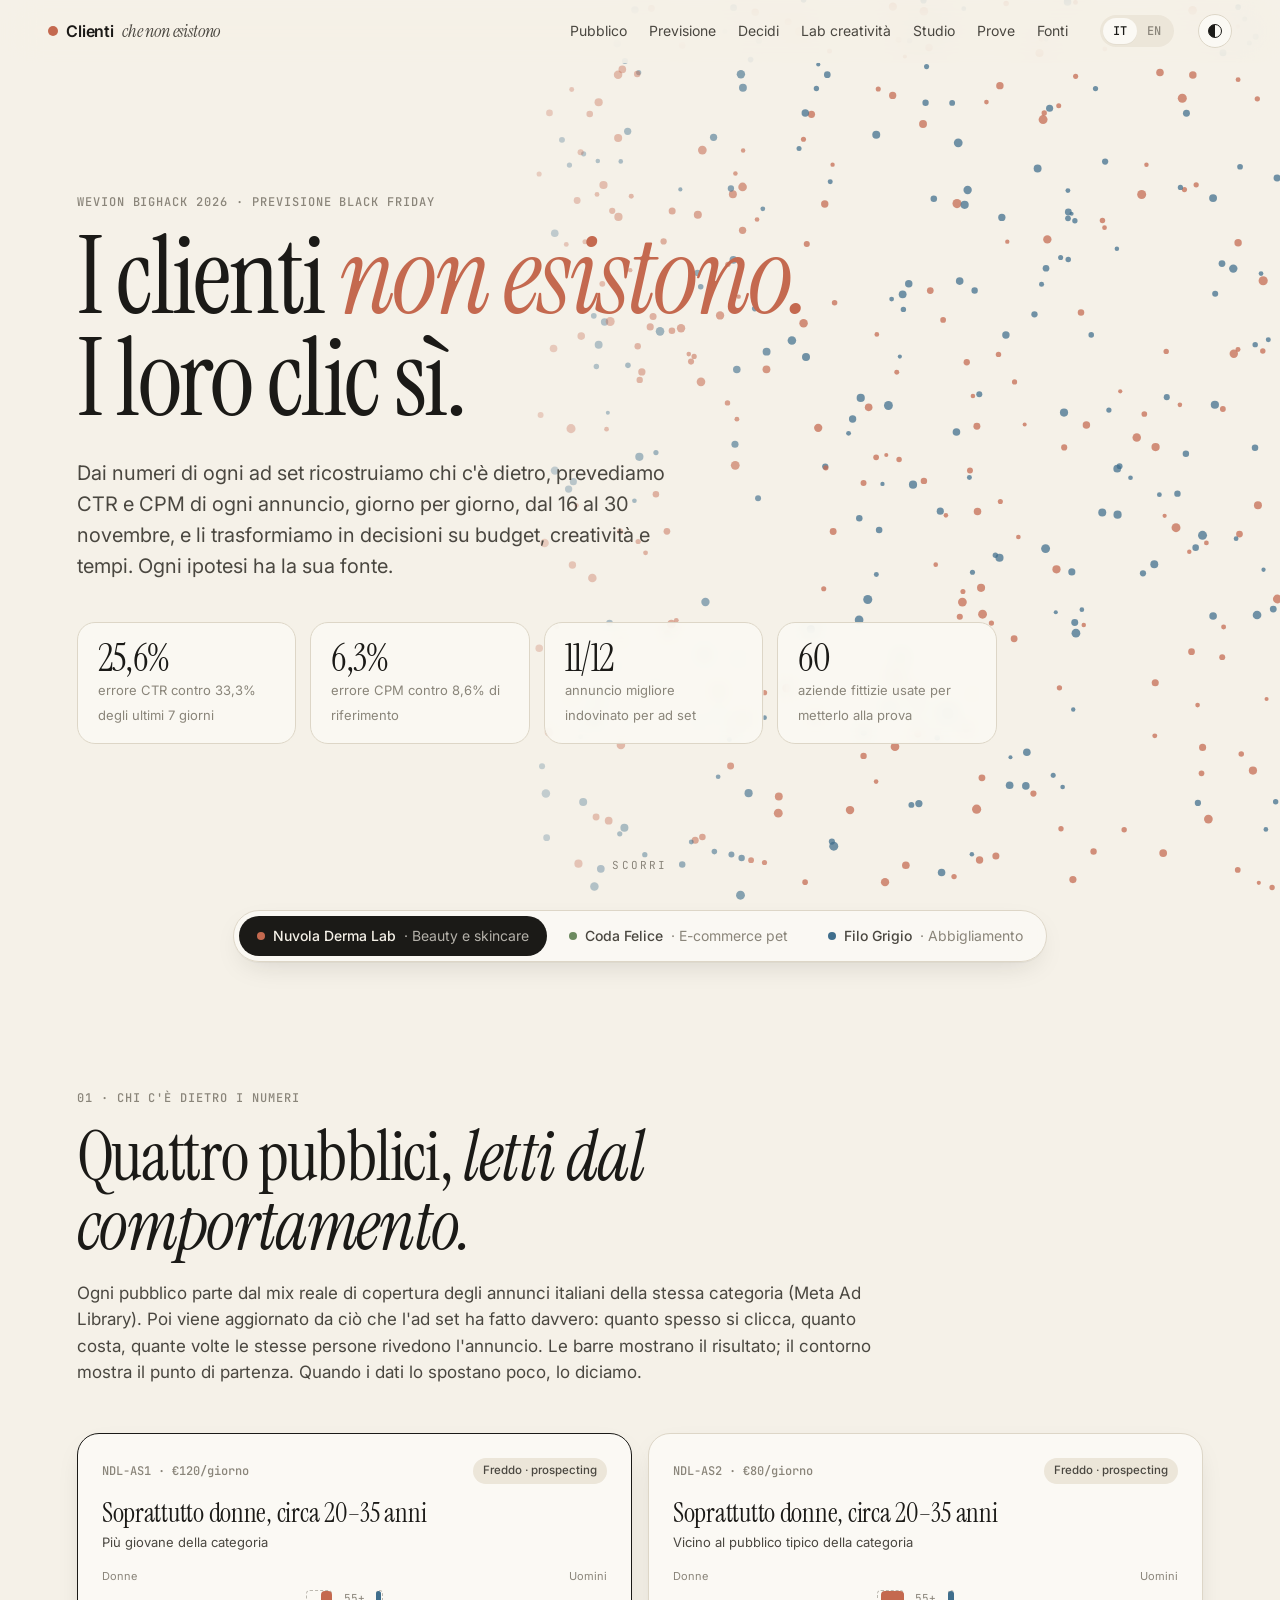
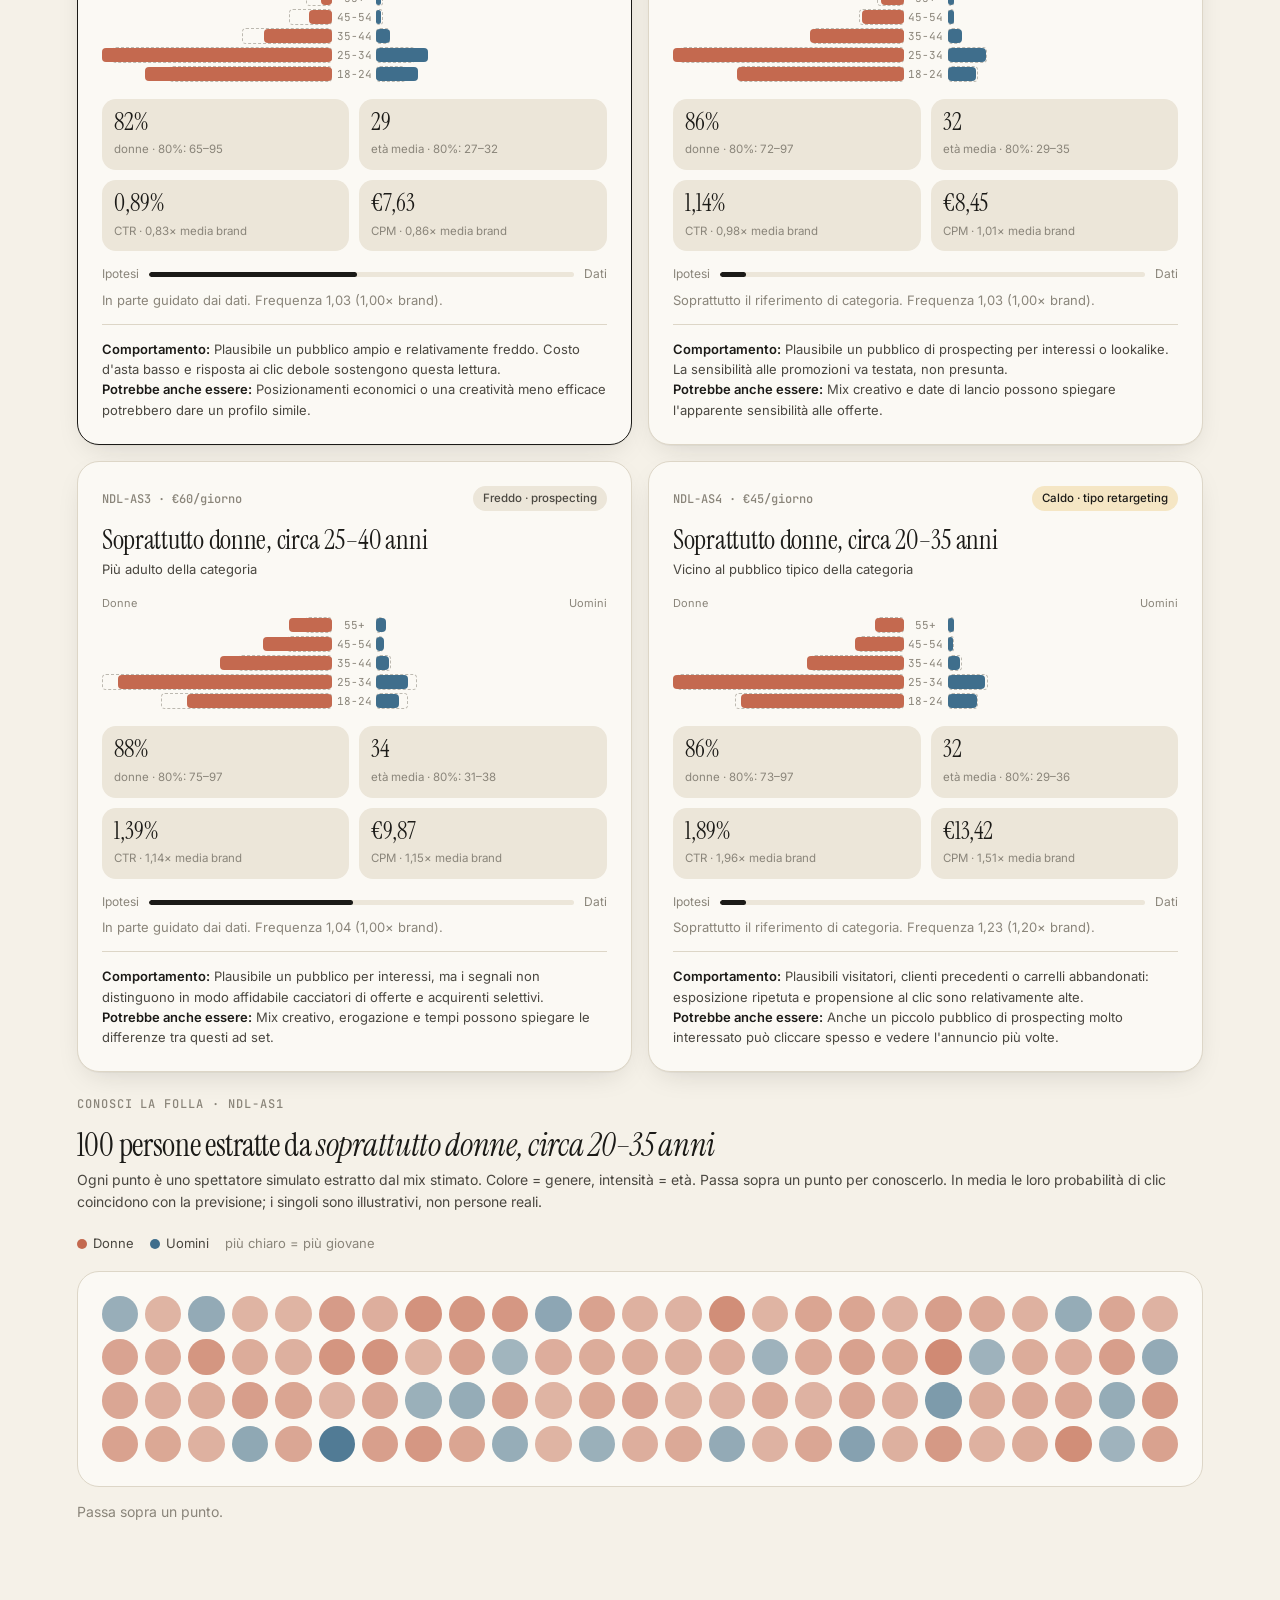
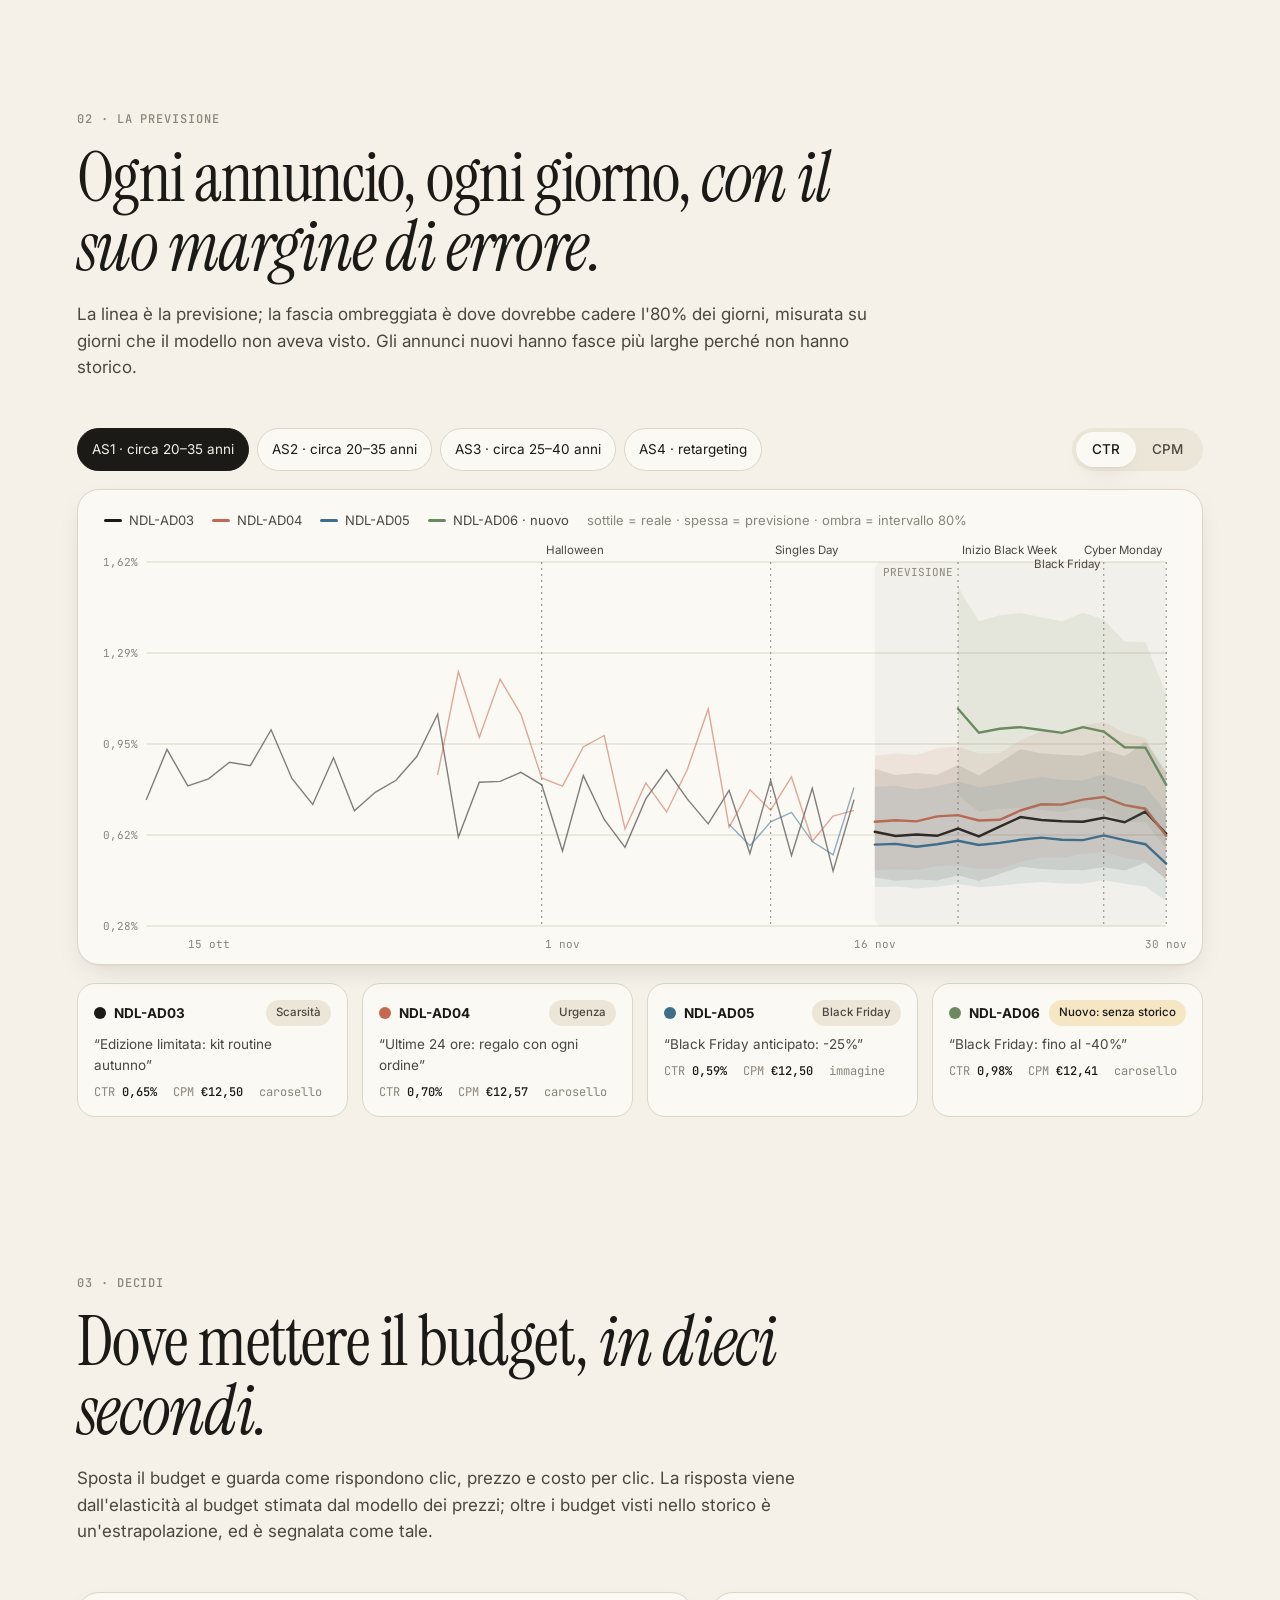
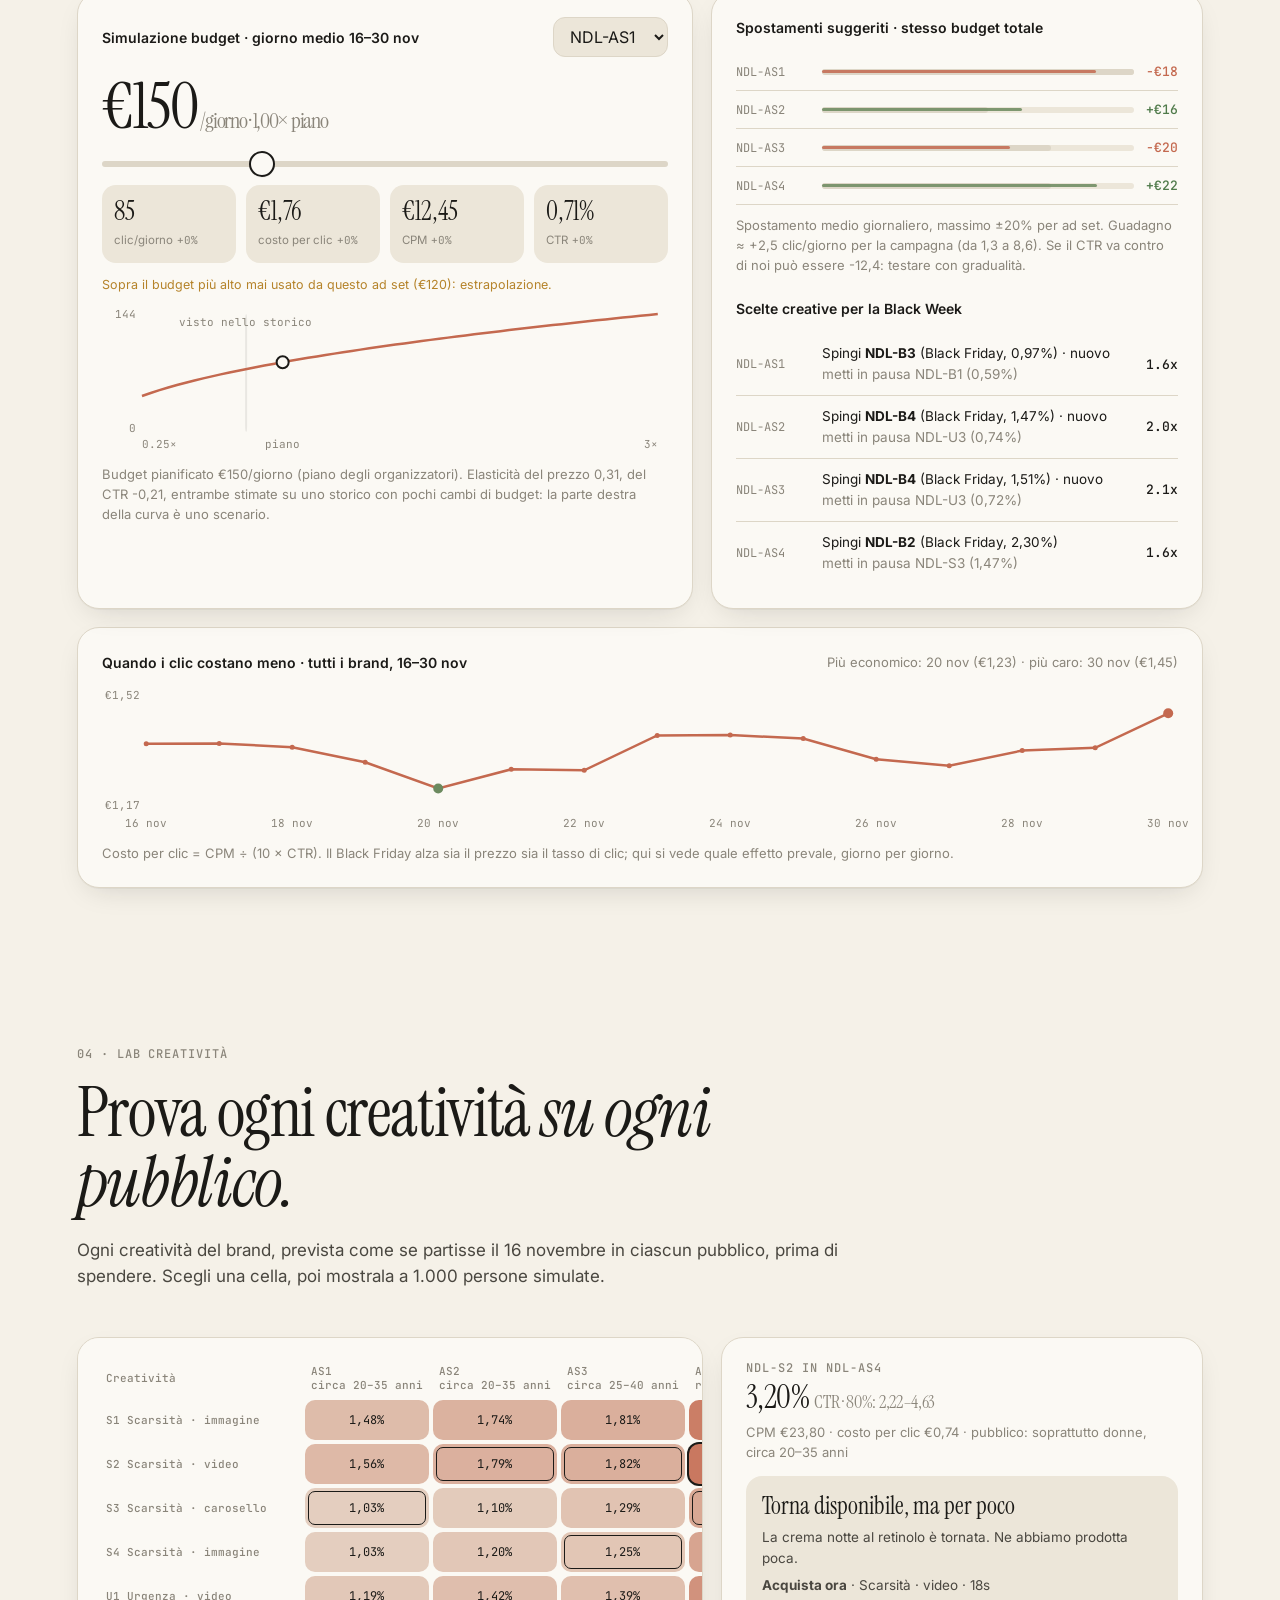
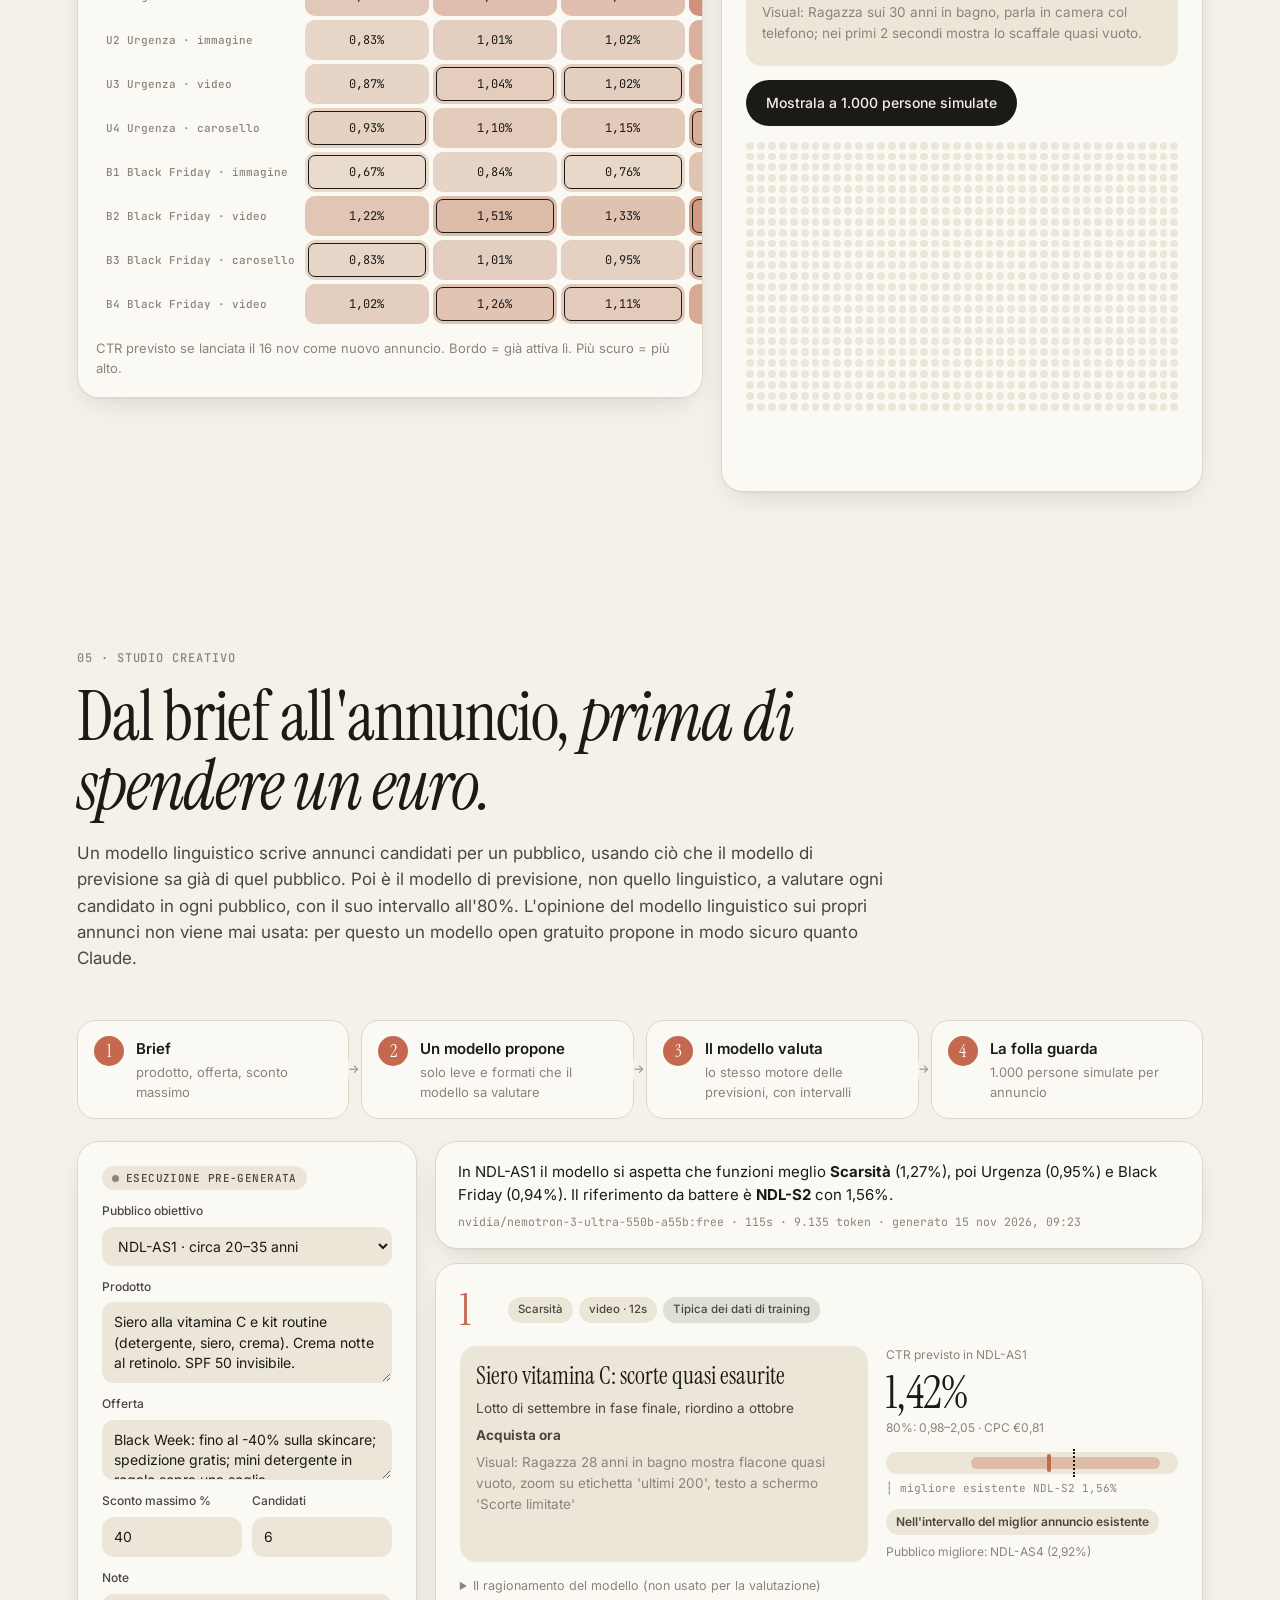
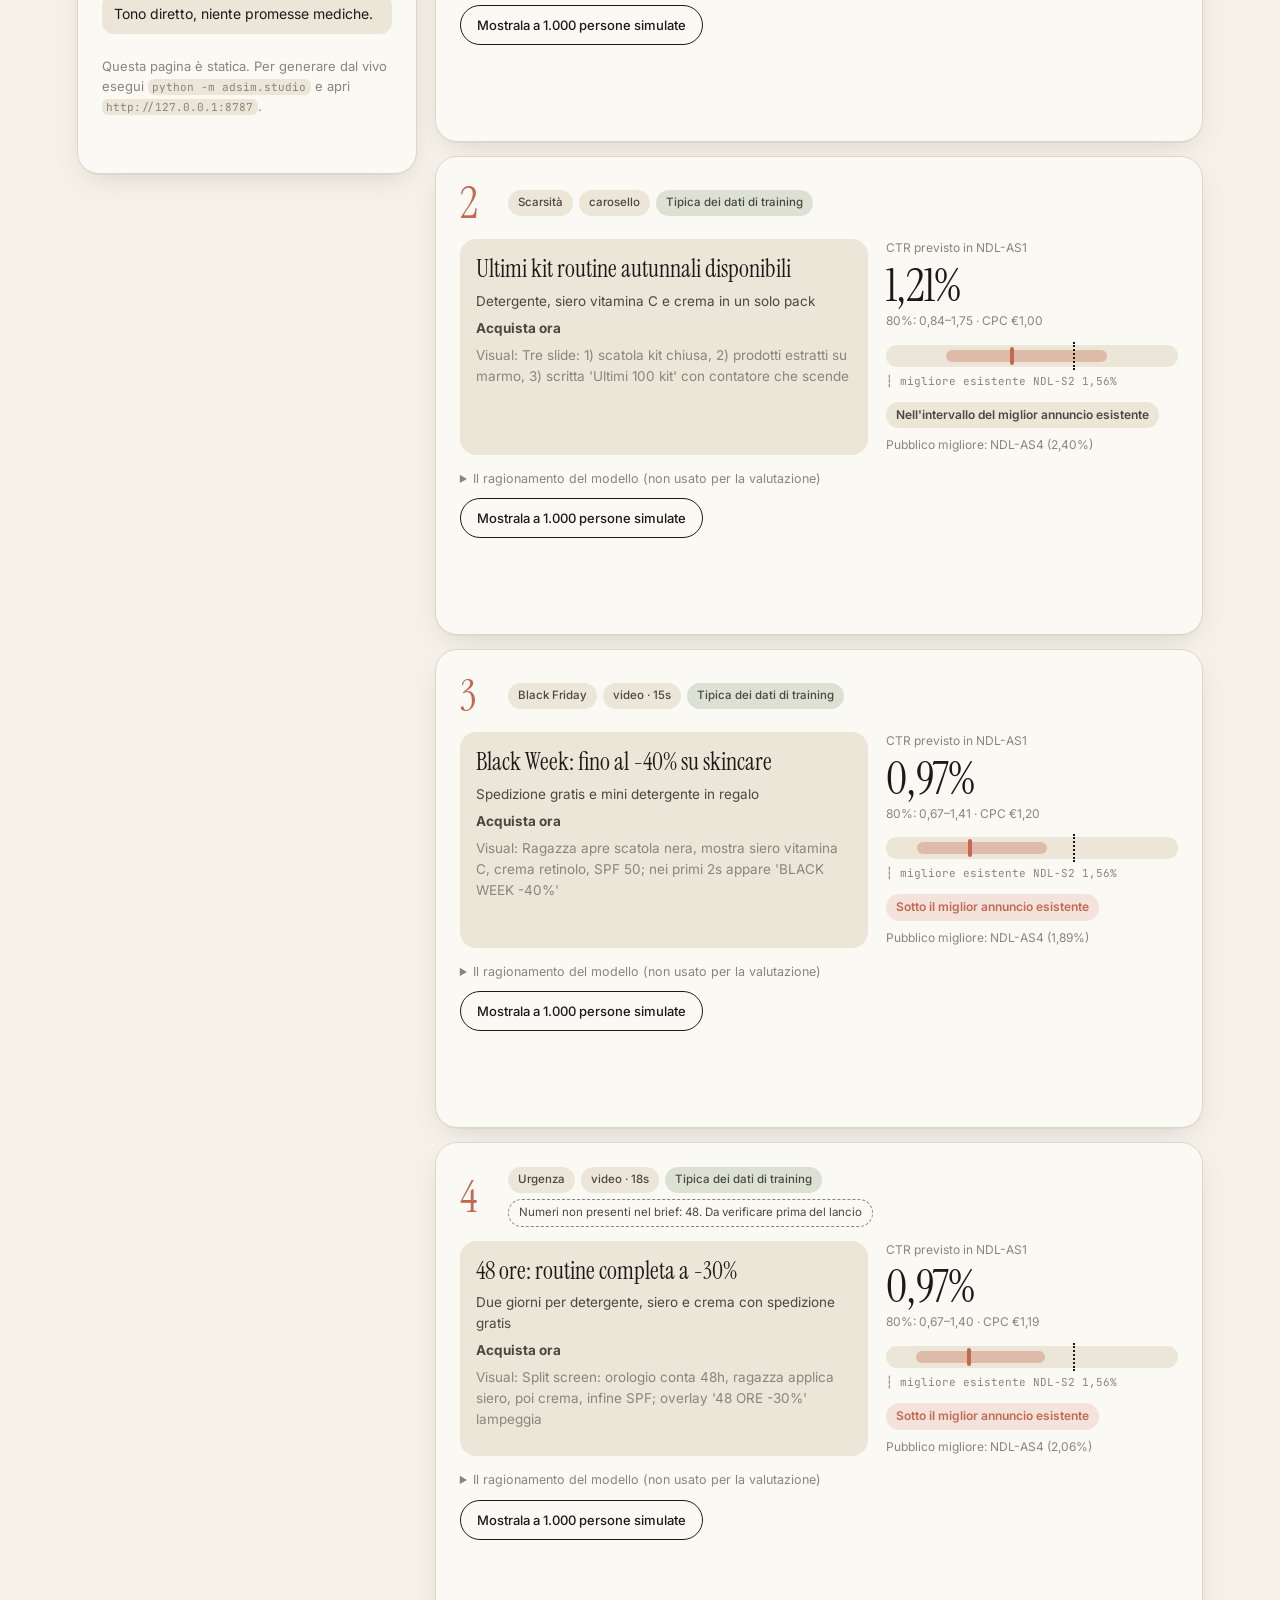
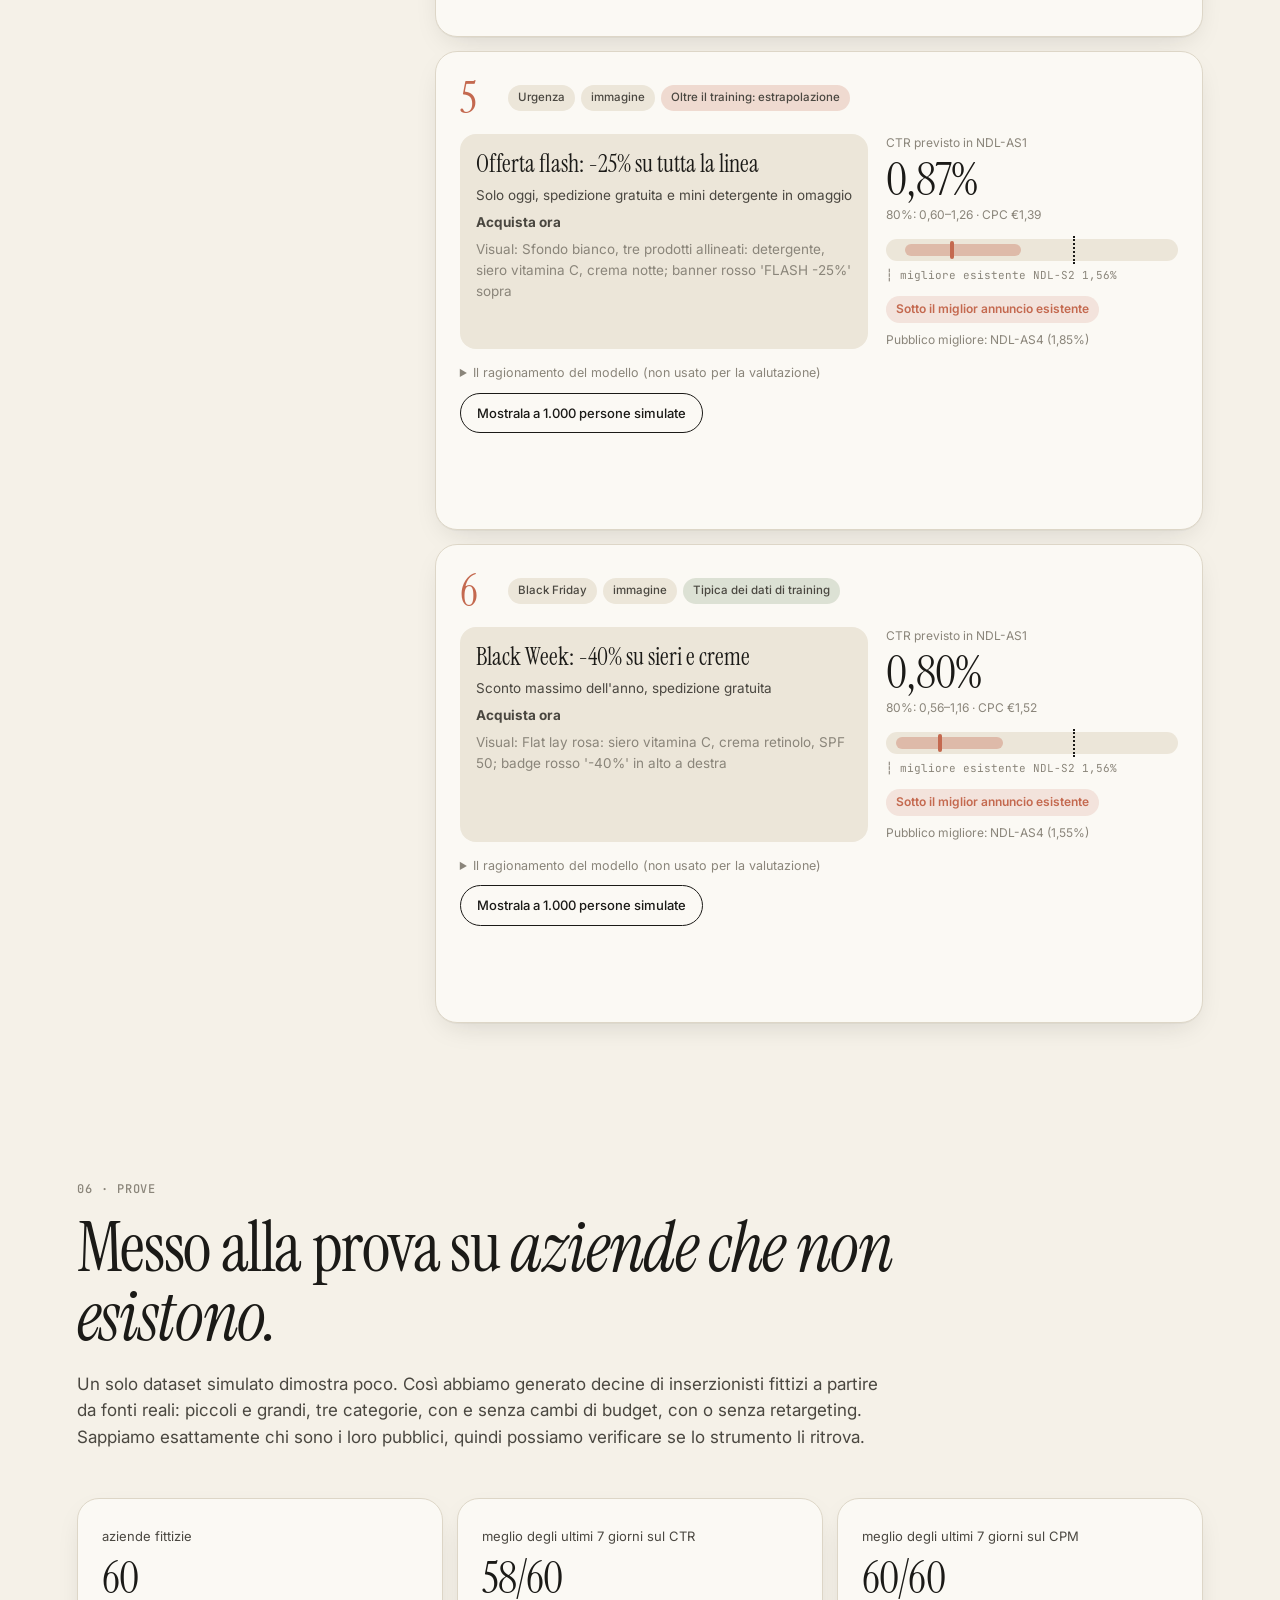
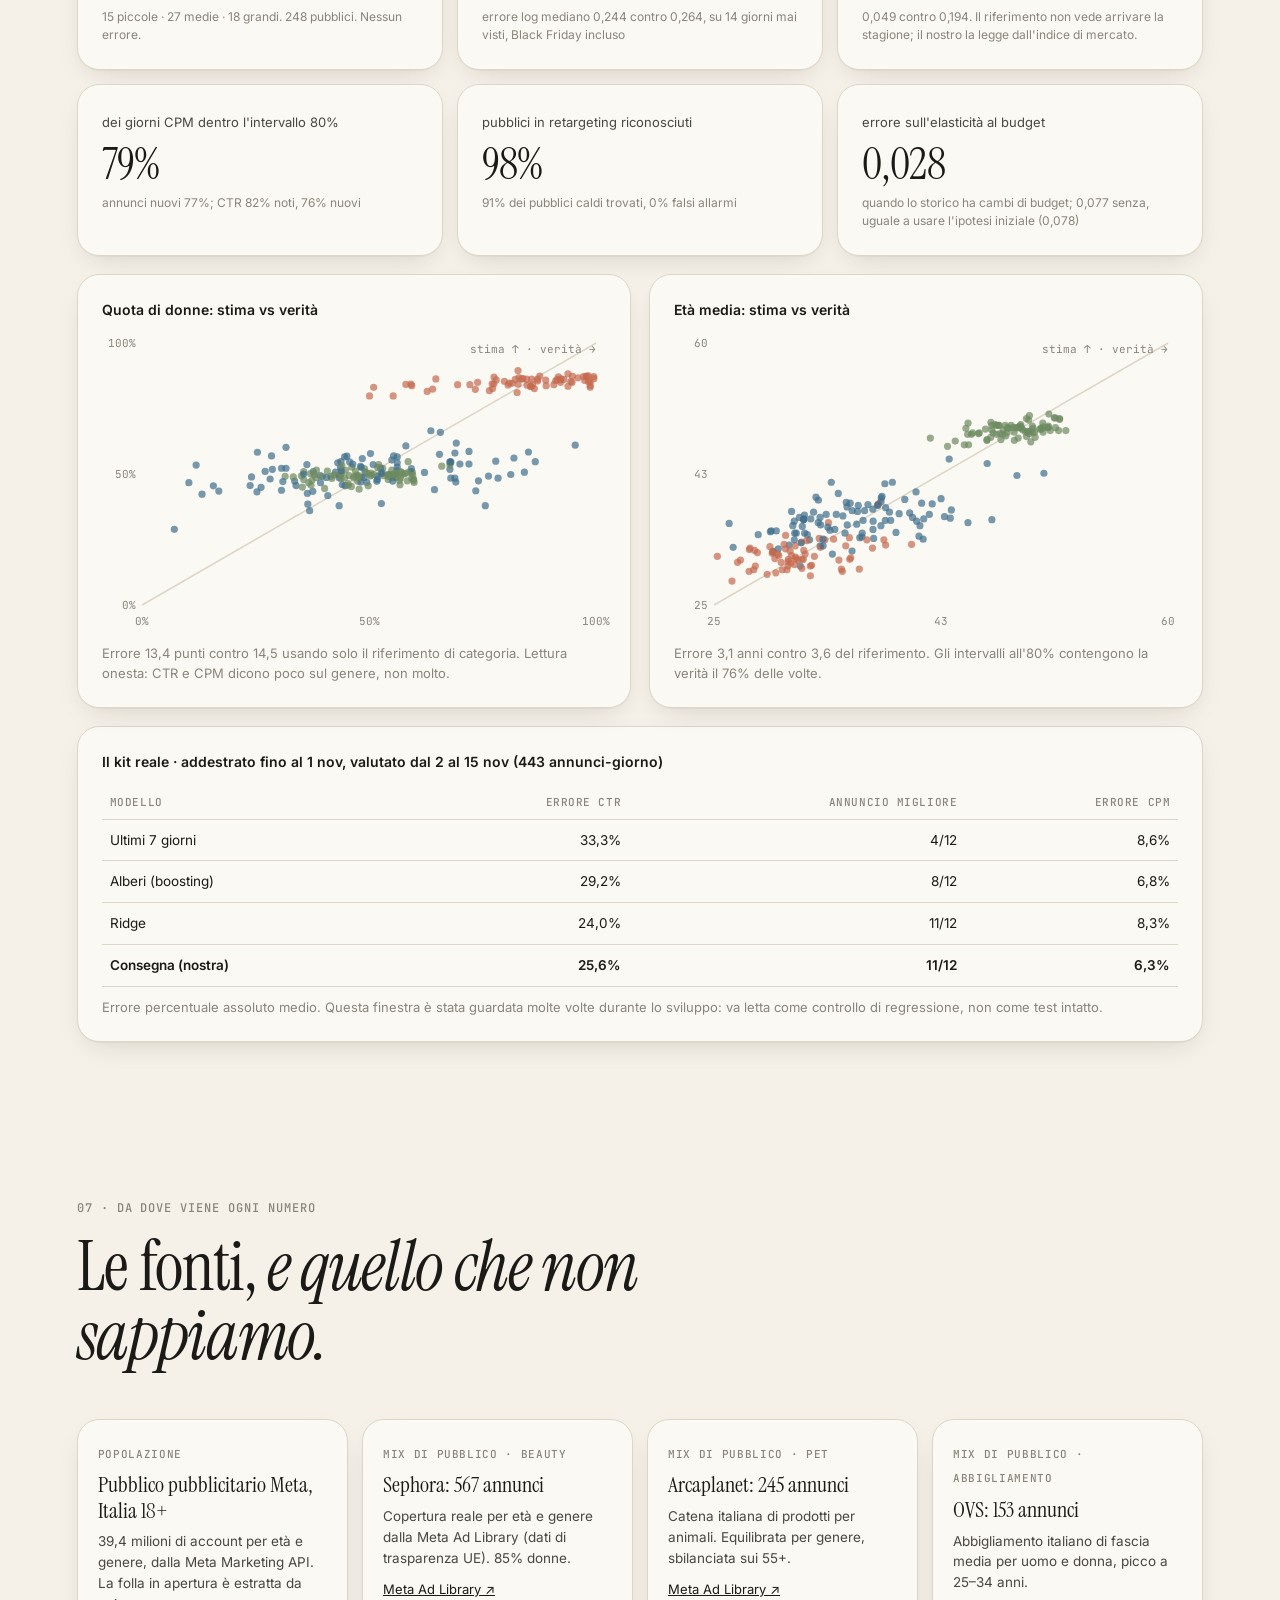
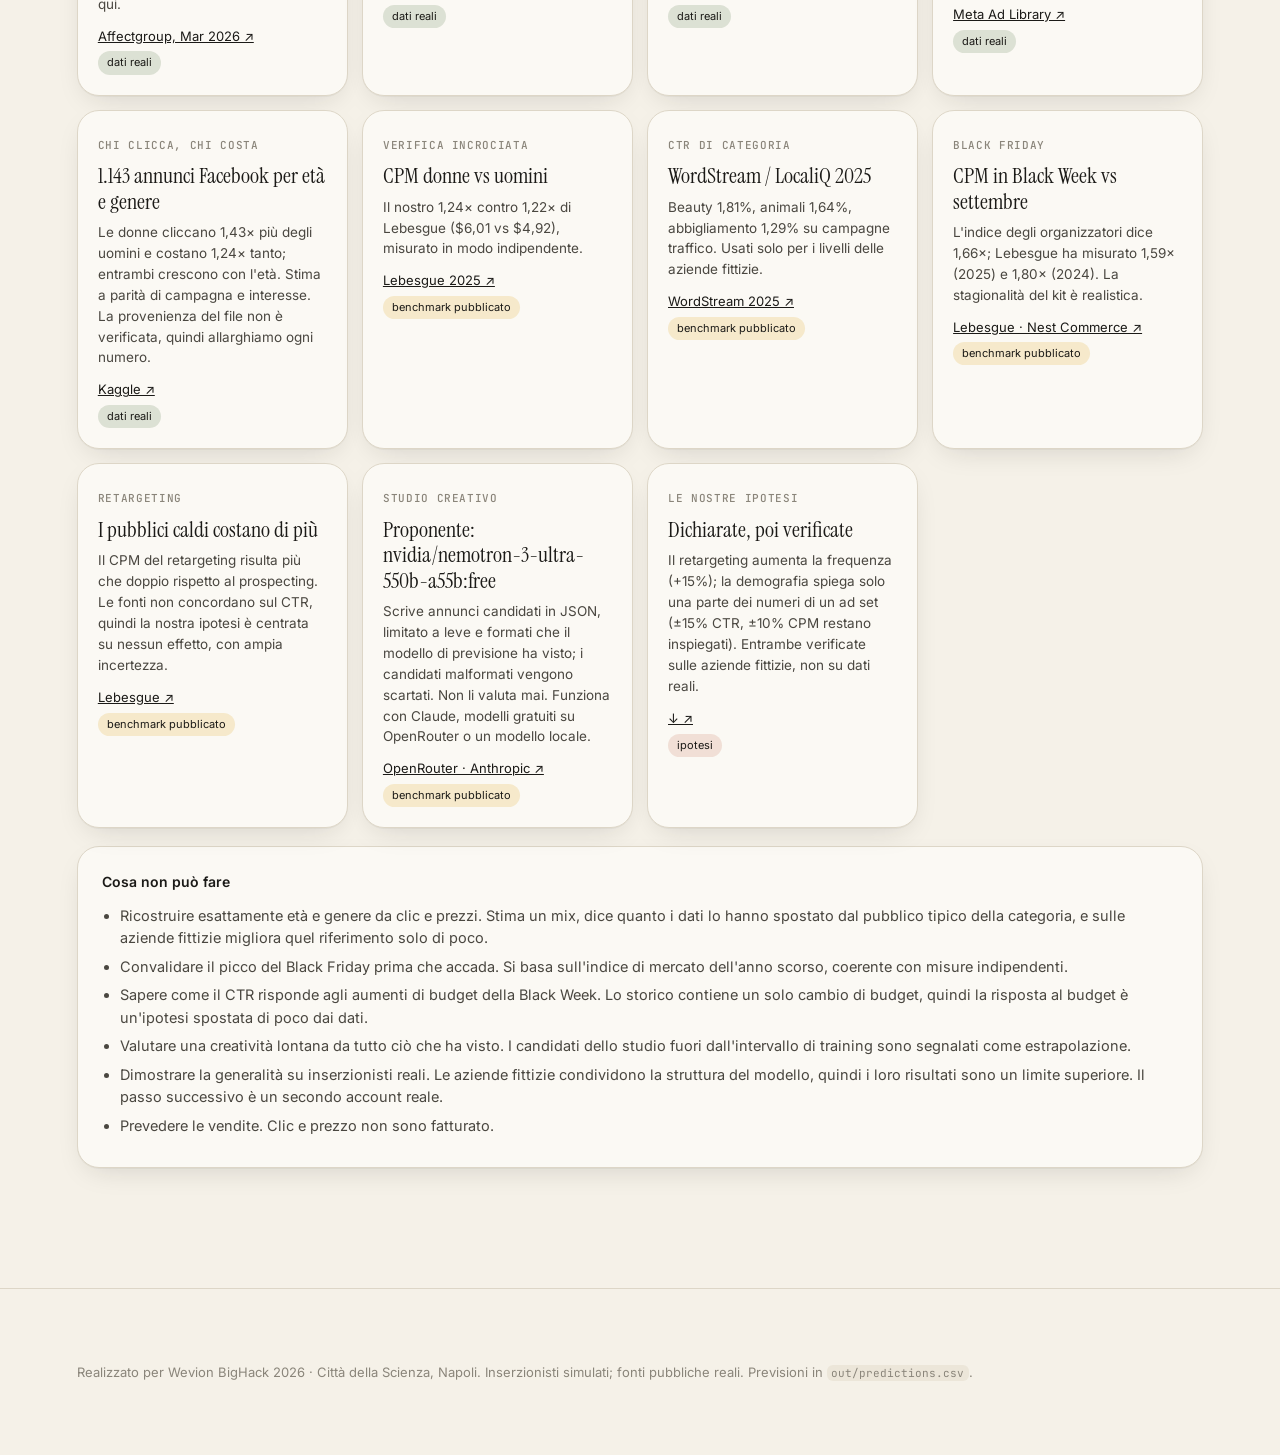
==== commit 87bcb73b: "Default the web app to Italian for the jury; add Italian walkthrough video generator (ElevenLabs voi" ====
--- a/web/index.html
+++ b/web/index.html
@@ -1,5 +1,5 @@
 <!doctype html>
-<html lang="en">
+<html lang="it">
 <head>
 <meta charset="utf-8">
 <meta name="viewport" content="width=device-width, initial-scale=1">
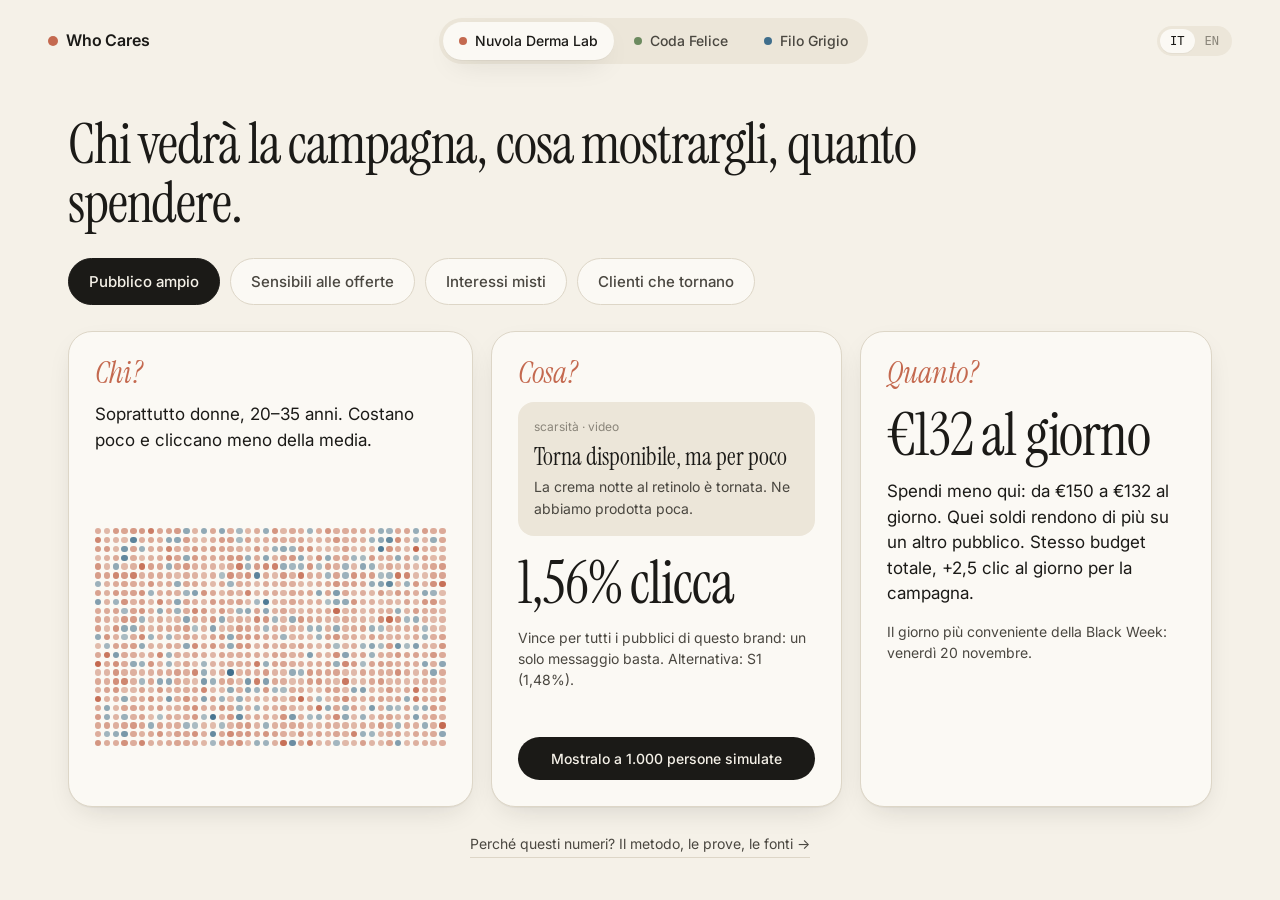
==== commit bf88d4a1: "Version 2: one-screen Chi/Cosa/Quanto homepage after jury feedback; full dashboard moves to dettagli" ====
--- a/web/index.html
+++ b/web/index.html
@@ -3,147 +3,53 @@
 <head>
 <meta charset="utf-8">
 <meta name="viewport" content="width=device-width, initial-scale=1">
-<title>Clienti che non esistono</title>
-<meta name="description" content="Imagine the audience, forecast CTR and CPM through Black Friday, decide where the budget goes.">
+<title>Who Cares</title>
+<meta name="description" content="Chi vedrà la campagna, cosa mostrargli, quanto spendere. Prima di spendere.">
 <link rel="preconnect" href="https://fonts.googleapis.com">
 <link rel="preconnect" href="https://fonts.gstatic.com" crossorigin>
-<link href="https://fonts.googleapis.com/css2?family=Instrument+Serif:ital@0;1&family=Inter:wght@400;500;600&family=JetBrains+Mono:wght@400;500&display=swap" rel="stylesheet">
+<link href="https://fonts.googleapis.com/css2?family=Instrument+Serif:ital@0;1&family=Inter:wght@400;500;600&display=swap" rel="stylesheet">
 <link rel="stylesheet" href="styles.css">
+<link rel="stylesheet" href="simple.css">
 </head>
-<body>
-<header class="nav" id="nav">
-  <a class="brandmark" href="#top"><span class="dot"></span>Clienti<em>che non esistono</em></a>
-  <nav class="links">
-    <a href="#audience" data-i18n="nav.audience"></a><a href="#forecast" data-i18n="nav.forecast"></a><a href="#decide" data-i18n="nav.decide"></a><a href="#lab" data-i18n="nav.lab"></a><a href="#studio" data-i18n="nav.studio"></a><a href="#proof" data-i18n="nav.proof"></a><a href="#sources" data-i18n="nav.sources"></a>
-  </nav>
-  <div class="lang" id="lang" role="group" aria-label="Language"><button data-l="it">IT</button><button data-l="en">EN</button></div>
-  <button class="theme" id="theme" data-i18n-aria="theme"><span></span></button>
+<body class="v2">
+<header class="bar">
+  <span class="mark"><i></i>Who Cares</span>
+  <div class="brands" id="brands"></div>
+  <div class="lang" id="lang"><button data-l="it">IT</button><button data-l="en">EN</button></div>
 </header>
 
-<main id="top">
-  <section class="hero">
-    <canvas id="crowd" aria-hidden="true"></canvas>
-    <div class="hero-copy">
-      <p class="kicker" data-i18n="hero.kicker"></p>
-      <h1 data-i18n-html="hero.h1"></h1>
-      <p class="lede" data-i18n="hero.lede"></p>
-      <div class="hero-stats" id="heroStats"></div>
-    </div>
-    <div class="scroll-hint" data-i18n="scroll"></div>
+<main class="one">
+  <h1 id="q"></h1>
+  <div class="targets" id="targets" role="tablist"></div>
+
+  <section class="cols">
+    <article class="col" id="chi">
+      <p class="step" data-t="chi"></p>
+      <p class="say" id="chiSay"></p>
+      <div class="crowd" id="people"></div>
+      <p class="hint" id="crowdOut"></p>
+    </article>
+
+    <article class="col" id="cosa">
+      <p class="step" data-t="cosa"></p>
+      <div class="ad" id="ad"></div>
+      <p class="big" id="ctr"></p>
+      <p class="say small" id="cosaSay"></p>
+      <button class="go" id="try"></button>
+    </article>
+
+    <article class="col" id="quanto">
+      <p class="step" data-t="quanto"></p>
+      <p class="big" id="budget"></p>
+      <p class="say" id="quantoSay"></p>
+      <p class="say small" id="when"></p>
+    </article>
   </section>
 
-  <div class="switcher-wrap" id="switcherWrap">
-    <div class="switcher" id="switcher" role="tablist"></div>
-  </div>
-
-  <section class="block" id="audience">
-    <div class="section-head">
-      <p class="kicker" data-i18n="aud.kicker"></p>
-      <h2 data-i18n-html="aud.h2"></h2>
-      <p class="sub" data-i18n="aud.sub"></p>
-    </div>
-    <div class="aud-grid" id="audGrid"></div>
-    <div class="crowd-panel" id="crowdPanel">
-      <div class="crowd-head">
-        <div>
-          <p class="kicker" id="crowdKicker"></p>
-          <h3 id="crowdTitle"></h3>
-          <p class="sub small" data-i18n="crowd.sub"></p>
-        </div>
-        <div class="crowd-legend" id="crowdLegend"></div>
-      </div>
-      <div class="crowd-grid" id="crowdGrid"></div>
-      <div class="persona" id="persona"></div>
-    </div>
-  </section>
-
-  <section class="block" id="forecast">
-    <div class="section-head">
-      <p class="kicker" data-i18n="fc.kicker"></p>
-      <h2 data-i18n-html="fc.h2"></h2>
-      <p class="sub" data-i18n="fc.sub"></p>
-    </div>
-    <div class="fc-controls">
-      <div class="pills" id="fcSets"></div>
-      <div class="seg" id="fcKpi"><button data-k="ctr" class="on">CTR</button><button data-k="cpm">CPM</button></div>
-    </div>
-    <div class="chart-card">
-      <div class="chart-legend" id="fcLegend"></div>
-      <svg id="fcChart" class="chart" role="img" aria-label="Forecast chart"></svg>
-      <div class="tip" id="fcTip"></div>
-    </div>
-    <div class="ad-table" id="fcTable"></div>
-  </section>
-
-  <section class="block" id="decide">
-    <div class="section-head">
-      <p class="kicker" data-i18n="de.kicker"></p>
-      <h2 data-i18n-html="de.h2"></h2>
-      <p class="sub" data-i18n="de.sub"></p>
-    </div>
-    <div class="decide-grid">
-      <div class="card whatif" id="whatif"></div>
-      <div class="card moves" id="moves"></div>
-    </div>
-    <div class="timing card" id="timing"></div>
-  </section>
-
-  <section class="block" id="lab">
-    <div class="section-head">
-      <p class="kicker" data-i18n="lab.kicker"></p>
-      <h2 data-i18n-html="lab.h2"></h2>
-      <p class="sub" data-i18n="lab.sub"></p>
-    </div>
-    <div class="lab-wrap">
-      <div class="heat" id="heat"></div>
-      <div class="card lab-detail" id="labDetail"></div>
-    </div>
-  </section>
-
-  <section class="block" id="studio">
-    <div class="section-head">
-      <p class="kicker" data-i18n="st.kicker"></p>
-      <h2 data-i18n-html="st.h2"></h2>
-      <p class="sub" data-i18n="st.sub"></p>
-    </div>
-    <ol class="steps" id="stSteps"></ol>
-    <div class="studio-grid">
-      <form class="card brief" id="brief" autocomplete="off"></form>
-      <div class="studio-out">
-        <div class="ev card" id="stEvidence"></div>
-        <div class="cands" id="stCands"></div>
-      </div>
-    </div>
-  </section>
-
-  <section class="block" id="proof">
-    <div class="section-head">
-      <p class="kicker" data-i18n="pf.kicker"></p>
-      <h2 data-i18n-html="pf.h2"></h2>
-      <p class="sub" data-i18n="pf.sub"></p>
-    </div>
-    <div class="proof-grid" id="proofGrid"></div>
-    <div class="proof-charts">
-      <div class="card"><h4 data-i18n="pf.sf"></h4><svg id="scatterF" class="chart sq"></svg><p class="note" id="scatterFNote"></p></div>
-      <div class="card"><h4 data-i18n="pf.sa"></h4><svg id="scatterA" class="chart sq"></svg><p class="note" id="scatterANote"></p></div>
-    </div>
-    <div class="card valid" id="validTable"></div>
-  </section>
-
-  <section class="block" id="sources">
-    <div class="section-head">
-      <p class="kicker" data-i18n="so.kicker"></p>
-      <h2 data-i18n-html="so.h2"></h2>
-    </div>
-    <div class="sources" id="sourceList"></div>
-    <div class="limits card" id="limits"></div>
-  </section>
+  <a class="why" href="dettagli.html" id="why"></a>
 </main>
 
-<footer class="foot"><p data-i18n-html="foot"></p></footer>
-
-<script src="i18n.js"></script>
 <script src="data.js"></script>
-<script src="app.js"></script>
+<script src="simple.js"></script>
 </body>
 </html>
--- a/web/simple.css
+++ b/web/simple.css
@@ -0,0 +1,45 @@
+/* v2: one screen. Inherits colour tokens and fonts from styles.css. */
+body.v2 { min-height: 100vh; display: flex; flex-direction: column; }
+.bar { display: flex; align-items: center; gap: 20px; padding: 18px clamp(16px, 4vw, 48px); }
+.bar .mark { display: flex; align-items: center; gap: 8px; font-weight: 600; letter-spacing: -.01em; }
+.bar .mark i { width: 10px; height: 10px; border-radius: 50%; background: var(--accent); transition: background .4s; }
+.brands { display: flex; gap: 4px; margin: 0 auto; background: var(--paper-2); padding: 4px; border-radius: 999px; }
+.brands button { border: 0; background: transparent; border-radius: 999px; padding: 8px 16px; font-size: 14px; font-weight: 500; color: var(--ink-2); display: flex; align-items: center; gap: 8px; }
+.brands button i { width: 8px; height: 8px; border-radius: 50%; }
+.brands button.on { background: var(--card); color: var(--ink); box-shadow: var(--shadow); }
+
+.one { flex: 1; width: 100%; max-width: 1240px; margin: 0 auto; padding: 24px clamp(16px, 4vw, 48px) 32px; display: flex; flex-direction: column; }
+.one h1 { font: 400 clamp(34px, 4.4vw, 60px)/1.05 var(--serif); letter-spacing: -.02em; margin: 8px 0 26px; max-width: 900px; }
+.targets { display: flex; flex-wrap: wrap; gap: 10px; margin-bottom: 26px; }
+.targets button { border: 1px solid var(--line); background: var(--card); border-radius: 999px; padding: 11px 20px; font-size: 15px; font-weight: 500; color: var(--ink-2); transition: all .2s; }
+.targets button.on { background: var(--ink); color: var(--paper); border-color: var(--ink); }
+
+.cols { display: grid; grid-template-columns: 1.15fr 1fr 1fr; gap: 18px; flex: 1; }
+.col { background: var(--card); border: 1px solid var(--line); border-radius: 24px; padding: 26px; display: flex; flex-direction: column; gap: 14px; box-shadow: var(--shadow); }
+.step { font: 400 30px/1 var(--serif); font-style: italic; color: var(--accent); margin: 0; transition: color .4s; }
+.say { font-size: 17px; line-height: 1.5; color: var(--ink); margin: 0; }
+.say.small { font-size: 14px; color: var(--ink-2); }
+.big { font: 400 clamp(44px, 4.6vw, 64px)/1 var(--serif); letter-spacing: -.02em; margin: 4px 0 0; }
+
+.crowd { display: grid; grid-template-columns: repeat(40, 1fr); gap: 2.5px; margin-top: auto; }
+.crowd i { aspect-ratio: 1; border-radius: 50%; transition: opacity .3s, transform .3s; }
+.crowd i.dim { opacity: .18; }
+.crowd i.hit { transform: scale(1.9); box-shadow: 0 0 0 1px var(--ink); }
+.hint { font-size: 14px; color: var(--ink-2); min-height: 20px; margin: 0; }
+
+.ad { background: var(--paper-2); border-radius: 16px; padding: 16px; display: flex; flex-direction: column; gap: 6px; }
+.ad .tag { font-size: 12px; color: var(--ink-3); text-transform: lowercase; }
+.ad b { font: 400 24px/1.15 var(--serif); }
+.ad span:last-child { font-size: 14px; color: var(--ink-2); }
+.go { margin-top: auto; border: 0; background: var(--ink); color: var(--paper); border-radius: 999px; padding: 13px 18px; font: 500 14px var(--sans); cursor: pointer; }
+.go:active { transform: scale(.98); }
+
+.why { align-self: center; margin-top: 26px; font-size: 14px; color: var(--ink-2); text-decoration: none; border-bottom: 1px solid var(--line); padding-bottom: 2px; }
+.why:hover { color: var(--ink); }
+
+@media (max-width: 980px) {
+  .cols { grid-template-columns: 1fr; }
+  .brands button { padding: 7px 10px; font-size: 13px; }
+  .bar { flex-wrap: wrap; }
+  .brands { order: 3; width: 100%; justify-content: center; margin: 0; }
+}
